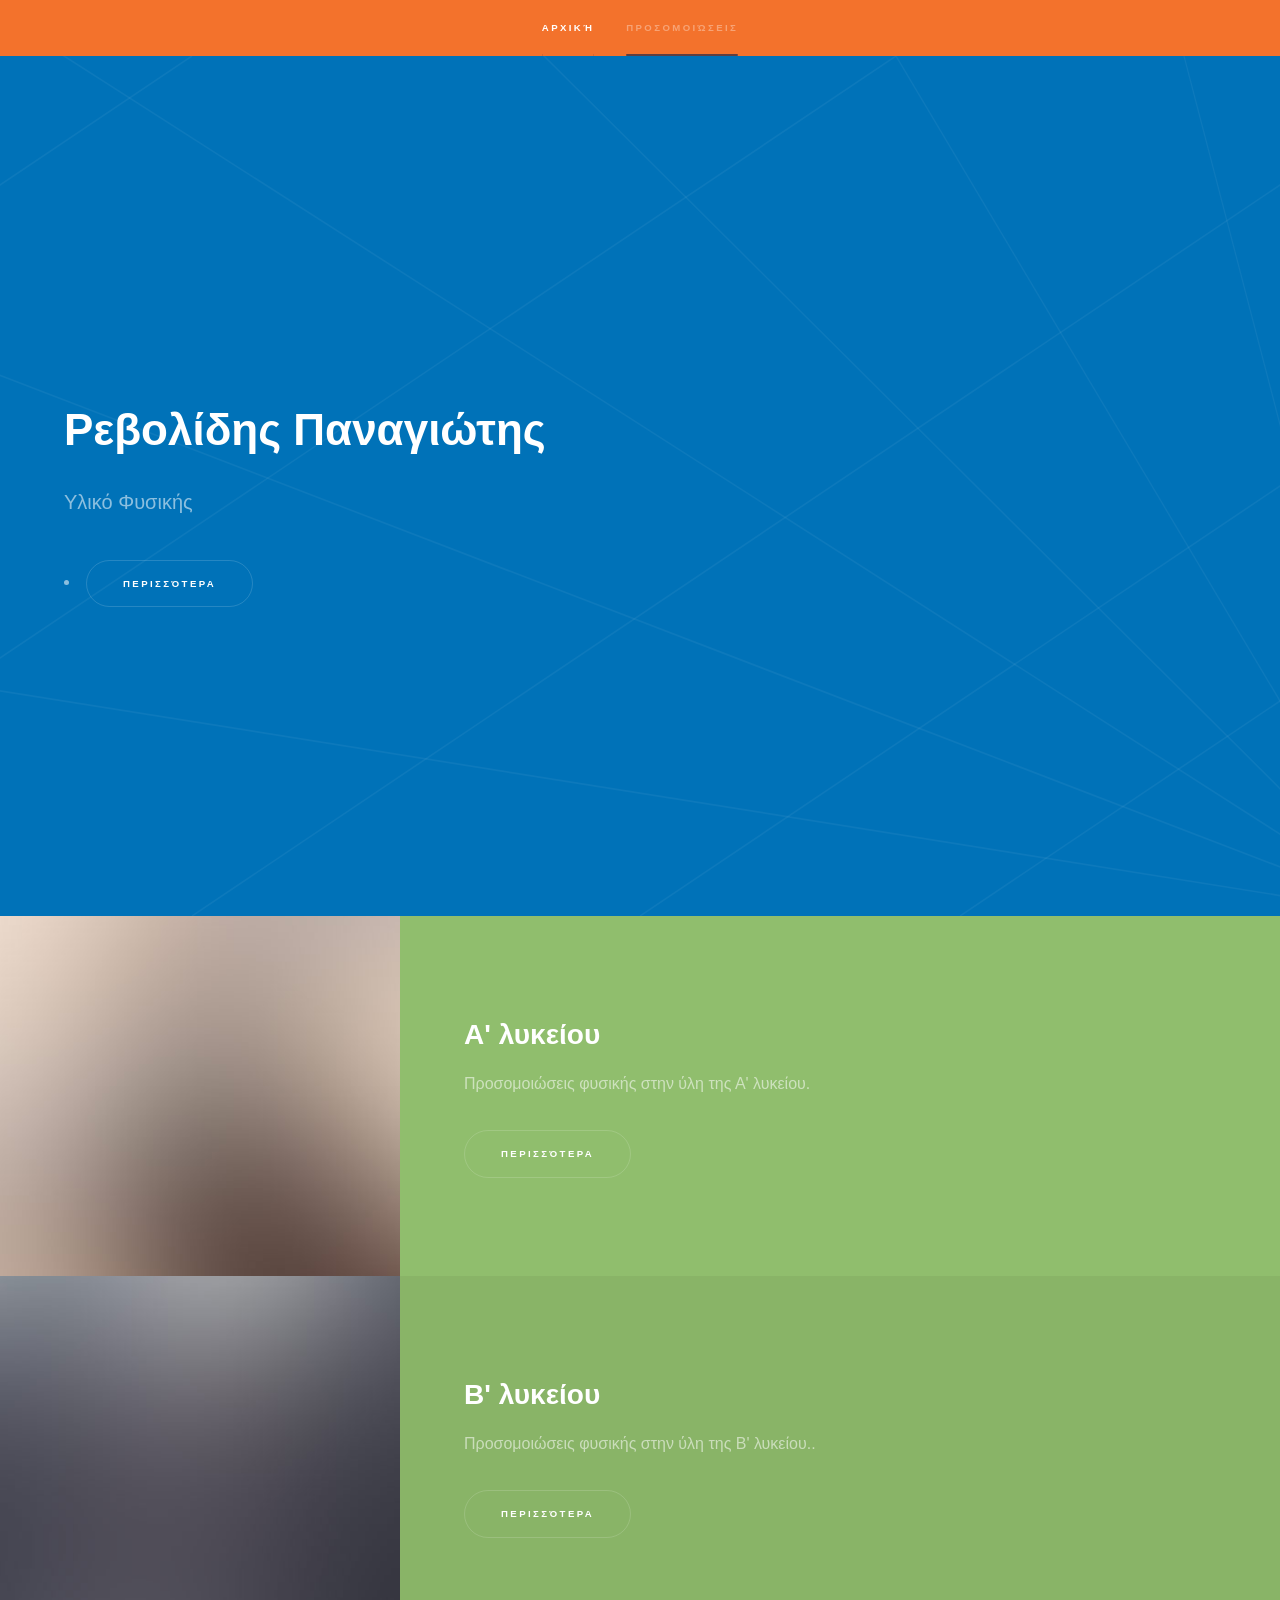
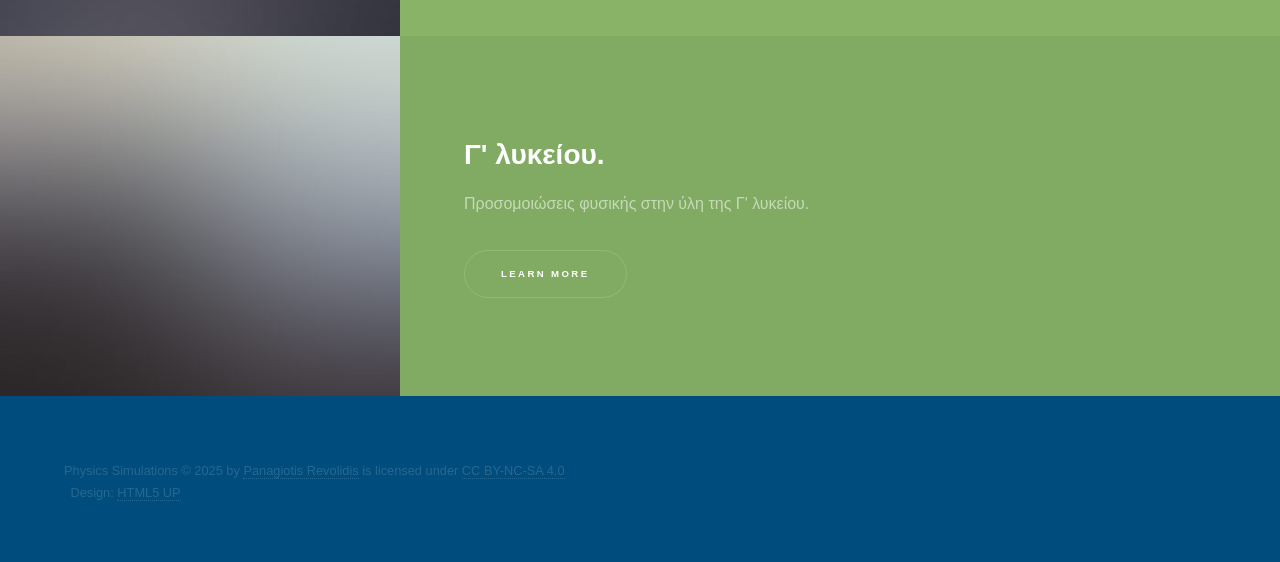
==== index.html @ beae1daf "Update index.html" ====
<!DOCTYPE HTML>
<!--
	Hyperspace by HTML5 UP
	html5up.net | @ajlkn
	Free for personal and commercial use under the CCA 3.0 license (html5up.net/license)
-->
<html>
	<head>
		<title>Ρεβολίδης Παναγιώτης</title>
		<meta charset="utf-8" />
		<meta name="viewport" content="width=device-width, initial-scale=1, user-scalable=no" />
		<link rel="stylesheet" href="assets/css/main.css" />
		<noscript><link rel="stylesheet" href="assets/css/noscript.css" /></noscript>
	</head>
	<body class="is-preload">

		<!-- Sidebar -->
			<section id="sidebar">
				<div class="inner">
					<nav>
						<ul>
							<li><a href="#intro">Αρχική</a></li>
							<li><a href="#one">Προσομοιώσεις</a></li>
							<!--<li><a href="#two">What we do</a></li>
							<li><a href="#three">Get in touch</a></li>!-->
						</ul>
					</nav>
				</div>
			</section>

		<!-- Wrapper -->
			<div id="wrapper">

				<!-- Intro -->
					<section id="intro" class="wrapper style1 fullscreen fade-up">
						<div class="inner">
							<h1>Ρεβολίδης Παναγιώτης</h1>
							<p>Υλικό Φυσικής</p>
								<li><a href="#one" class="button scrolly">Περισσότερα</a></li>
							</ul>
						</div>
					</section>

				<!-- One -->
					<section id="one" class="wrapper style2 spotlights">
						<section>
							<a href="#" class="image"><img src="images/pic01.jpg" alt="" data-position="center center" /></a>
							<div class="content">
								<div class="inner">
									<h2>Α' λυκείου</h2>
									<p>Προσομοιώσεις φυσικής στην ύλη της Α' λυκείου.</p>
									<ul class="actions">
										<li><a href="genericA.html" class="button">Περισσότερα</a></li>
									</ul>
								</div>
							</div>
						</section>
						<section>
							<a href="#" class="image"><img src="images/pic02.jpg" alt="" data-position="top center" /></a>
							<div class="content">
								<div class="inner">
									<h2>Β' λυκείου</h2>
									<p>Προσομοιώσεις φυσικής στην ύλη της Β' λυκείου..</p>
									<ul class="actions">
										<li><a href="genericB.html" class="button">Περισσότερα</a></li>
									</ul>
								</div>
							</div>
						</section>
						<section>
							<a href="#" class="image"><img src="images/pic03.jpg" alt="" data-position="25% 25%" /></a>
							<div class="content">
								<div class="inner">
									<h2>Γ' λυκείου.</h2>
									<p>Προσομοιώσεις φυσικής στην ύλη της Γ' λυκείου.</p>
									<ul class="actions">
										<li><a href="generic.html" class="button">Learn more</a></li>
									</ul>
								</div>
							</div>
						</section>
					</section>

				
		

		<!-- Footer -->
			<footer id="footer" class="wrapper style1-alt">
				<div class="inner">
					<ul class="menu">
						<li<a href="https://github.com/Revolidis/Revolidis.github.io">Physics Simulations</a> © 2025 by <a href="https://example.com">Panagiotis Revolidis</a> is licensed under <a href="https://creativecommons.org/licenses/by-nc-sa/4.0/">CC BY-NC-SA 4.0</a><img src="https://mirrors.creativecommons.org/presskit/icons/cc.svg" alt="" style="max-width: 1em;max-height:1em;margin-left: .2em;"><img src="https://mirrors.creativecommons.org/presskit/icons/by.svg" alt="" style="max-width: 1em;max-height:1em;margin-left: .2em;"><img src="https://mirrors.creativecommons.org/presskit/icons/nc.svg" alt="" style="max-width: 1em;max-height:1em;margin-left: .2em;"><img src="https://mirrors.creativecommons.org/presskit/icons/sa.svg" alt="" style="max-width: 1em;max-height:1em;margin-left: .2em;"></li><li>Design: <a href="http://html5up.net">HTML5 UP</a></li>
					</ul>
				</div>
			</footer>

		<!-- Scripts -->
			<script src="assets/js/jquery.min.js"></script>
			<script src="assets/js/jquery.scrollex.min.js"></script>
			<script src="assets/js/jquery.scrolly.min.js"></script>
			<script src="assets/js/browser.min.js"></script>
			<script src="assets/js/breakpoints.min.js"></script>
			<script src="assets/js/util.js"></script>
			<script src="assets/js/main.js"></script>

	</body>
</html>
---- assets/css/main.css ----
@import url(fontawesome-all.min.css);

/*
	Hyperspace by HTML5 UP
	html5up.net | @ajlkn
	Free for personal and commercial use under the CCA 3.0 license (html5up.net/license)
*/

html, body, div, span, applet, object,
iframe, h1, h2, h3, h4, h5, h6, p, blockquote,
pre, a, abbr, acronym, address, big, cite,
code, del, dfn, em, img, ins, kbd, q, s, samp,
small, strike, strong, sub, sup, tt, var, b,
u, i, center, dl, dt, dd, ol, ul, li, fieldset,
form, label, legend, table, caption, tbody,
tfoot, thead, tr, th, td, article, aside,
canvas, details, embed, figure, figcaption,
footer, header, hgroup, menu, nav, output, ruby,
section, summary, time, mark, audio, video {
	margin: 0;
	padding: 0;
	border: 0;
	font-size: 100%;
	font: inherit;
	vertical-align: baseline;}

article, aside, details, figcaption, figure,
footer, header, hgroup, menu, nav, section {
	display: block;}

body {
	line-height: 1;
}

ol, ul {
	list-style: none;
}

blockquote, q {
	quotes: none;
}

	blockquote:before, blockquote:after, q:before, q:after {
		content: '';
		content: none;
	}

table {
	border-collapse: collapse;
	border-spacing: 0;
}

body {
	-webkit-text-size-adjust: none;
}

mark {
	background-color: transparent;
	color: inherit;
}

input::-moz-focus-inner {
	border: 0;
	padding: 0;
}

input, select, textarea {
	-moz-appearance: none;
	-webkit-appearance: none;
	-ms-appearance: none;
	appearance: none;
}

/* Basic */

	@-ms-viewport {
		width: device-width;
	}

	body {
		-ms-overflow-style: scrollbar;
	}

	@media screen and (max-width: 480px) {

		html, body {
			min-width: 320px;
		}

	}

	html {
		box-sizing: border-box;
	}

	*, *:before, *:after {
		box-sizing: inherit;
	}

	body {
		background: #f3722c;
	}

		body.is-preload *, body.is-preload *:before, body.is-preload *:after {
			-moz-animation: none !important;
			-webkit-animation: none !important;
			-ms-animation: none !important;
			animation: none !important;
			-moz-transition: none !important;
			-webkit-transition: none !important;
			-ms-transition: none !important;
			transition: none !important;
		}

/* Type */

	body, input, select, textarea {
		color: rgba(255, 255, 255, 0.55);
		font-family: Arial, Helvetica, sans-serif;
		font-size: 16.5pt;
		font-weight: normal;
		line-height: 1.75;
	}

		@media screen and (max-width: 1680px) {

			body, input, select, textarea {
				font-size: 13pt;
			}

		}

		@media screen and (max-width: 1280px) {

			body, input, select, textarea {
				font-size: 12pt;
			}

		}

		@media screen and (max-width: 360px) {

			body, input, select, textarea {
				font-size: 11pt;
			}

		}

	a {
		-moz-transition: color 0.2s ease, border-bottom-color 0.2s ease;
		-webkit-transition: color 0.2s ease, border-bottom-color 0.2s ease;
		-ms-transition: color 0.2s ease, border-bottom-color 0.2s ease;
		transition: color 0.2s ease, border-bottom-color 0.2s ease;
		border-bottom: dotted 1px rgba(255, 255, 255, 0.35);
		color: inherit;
		text-decoration: none;
	}

		a:hover {
			border-bottom-color: transparent;
			color: #ffffff;
		}

	strong, b {
		color: #ffffff;
		font-weight: bold;
	}

	em, i {
		font-style: italic;
	}

	p {
		margin: 0 0 2em 0;
	}

	h1, h2, h3, h4, h5, h6 {
		color: #ffffff;
		font-weight: bold;
		line-height: 1.5;
		margin: 0 0 0.5em 0;
	}

		h1 a, h2 a, h3 a, h4 a, h5 a, h6 a {
			color: inherit;
			text-decoration: none;
		}

	h1 {
		font-size: 2.75em;
	}

		h1.major {
			margin: 0 0 1.3em 0;
			position: relative;
			padding-bottom: 0.35em;
		}

			h1.major:after {
				background-image: -moz-linear-gradient(to right, #0072b8, #f3722c);
				background-image: -webkit-linear-gradient(to right, #0072b8, #f3722c);
				background-image: -ms-linear-gradient(to right, #0072b8, #f3722c);
				background-image: linear-gradient(to right, #0072b8, #f3722c);
				-moz-transition: max-width 0.2s ease;
				-webkit-transition: max-width 0.2s ease;
				-ms-transition: max-width 0.2s ease;
				transition: max-width 0.2s ease;
				border-radius: 0.2em;
				bottom: 0;
				content: '';
				height: 0.05em;
				position: absolute;
				right: 0;
				width: 100%;
			}

	h2 {
		font-size: 1.75em;
	}

	h3 {
		font-size: 1.1em;
	}

	h4 {
		font-size: 1em;
	}

	h5 {
		font-size: 0.8em;
	}

	h6 {
		font-size: 0.6em;
	}

	@media screen and (max-width: 736px) {

		h1 {
			font-size: 2em;
		}

		h2 {
			font-size: 1.25em;
		}

		h3 {
			font-size: 1em;
		}

		h4 {
			font-size: 0.8em;
		}

		h5 {
			font-size: 0.6em;
		}

		h6 {
			font-size: 0.6em;
		}

	}

	sub {
		font-size: 0.8em;
		position: relative;
		top: 0.5em;
	}

	sup {
		font-size: 0.8em;
		position: relative;
		top: -0.5em;
	}

	blockquote {
		border-left: solid 4px rgba(255, 255, 255, 0.15);
		font-style: italic;
		margin: 0 0 2em 0;
		padding: 0.5em 0 0.5em 2em;
	}

	code {
		background: rgba(255, 255, 255, 0.05);
		border-radius: 0.25em;
		border: solid 1px rgba(255, 255, 255, 0.15);
		font-family: "Courier New", monospace;
		font-size: 0.9em;
		margin: 0 0.25em;
		padding: 0.25em 0.65em;
	}

	pre {
		-webkit-overflow-scrolling: touch;
		font-family: "Courier New", monospace;
		font-size: 0.9em;
		margin: 0 0 2em 0;
	}

		pre code {
			display: block;
			line-height: 1.75em;
			padding: 1em 1.5em;
			overflow-x: auto;
		}

	hr {
		border: 0;
		border-bottom: solid 1px rgba(255, 255, 255, 0.15);
		margin: 2em 0;
	}

		hr.major {
			margin: 3em 0;
		}

	.align-left {
		text-align: left;
	}

	.align-center {
		text-align: center;
	}

	.align-right {
		text-align: right;
	}

/* Row */

	.row {
		display: flex;
		flex-wrap: wrap;
		box-sizing: border-box;
		align-items: stretch;
	}

		.row > * {
			box-sizing: border-box;
		}

		.row.gtr-uniform > * > :last-child {
			margin-bottom: 0;
		}

		.row.aln-left {
			justify-content: flex-start;
		}

		.row.aln-center {
			justify-content: center;
		}

		.row.aln-right {
			justify-content: flex-end;
		}

		.row.aln-top {
			align-items: flex-start;
		}

		.row.aln-middle {
			align-items: center;
		}

		.row.aln-bottom {
			align-items: flex-end;
		}

		.row > .imp {
			order: -1;
		}

		.row > .col-1 {
			width: 8.33333%;
		}

		.row > .off-1 {
			margin-left: 8.33333%;
		}

		.row > .col-2 {
			width: 16.66667%;
		}

		.row > .off-2 {
			margin-left: 16.66667%;
		}

		.row > .col-3 {
			width: 25%;
		}

		.row > .off-3 {
			margin-left: 25%;
		}

		.row > .col-4 {
			width: 33.33333%;
		}

		.row > .off-4 {
			margin-left: 33.33333%;
		}

		.row > .col-5 {
			width: 41.66667%;
		}

		.row > .off-5 {
			margin-left: 41.66667%;
		}

		.row > .col-6 {
			width: 50%;
		}

		.row > .off-6 {
			margin-left: 50%;
		}

		.row > .col-7 {
			width: 58.33333%;
		}

		.row > .off-7 {
			margin-left: 58.33333%;
		}

		.row > .col-8 {
			width: 66.66667%;
		}

		.row > .off-8 {
			margin-left: 66.66667%;
		}

		.row > .col-9 {
			width: 75%;
		}

		.row > .off-9 {
			margin-left: 75%;
		}

		.row > .col-10 {
			width: 83.33333%;
		}

		.row > .off-10 {
			margin-left: 83.33333%;
		}

		.row > .col-11 {
			width: 91.66667%;
		}

		.row > .off-11 {
			margin-left: 91.66667%;
		}

		.row > .col-12 {
			width: 100%;
		}

		.row > .off-12 {
			margin-left: 100%;
		}

		.row.gtr-0 {
			margin-top: 0;
			margin-left: 0em;
		}

			.row.gtr-0 > * {
				padding: 0 0 0 0em;
			}

			.row.gtr-0.gtr-uniform {
				margin-top: 0em;
			}

				.row.gtr-0.gtr-uniform > * {
					padding-top: 0em;
				}

		.row.gtr-25 {
			margin-top: 0;
			margin-left: -0.375em;
		}

			.row.gtr-25 > * {
				padding: 0 0 0 0.375em;
			}

			.row.gtr-25.gtr-uniform {
				margin-top: -0.375em;
			}

				.row.gtr-25.gtr-uniform > * {
					padding-top: 0.375em;
				}

		.row.gtr-50 {
			margin-top: 0;
			margin-left: -0.75em;
		}

			.row.gtr-50 > * {
				padding: 0 0 0 0.75em;
			}

			.row.gtr-50.gtr-uniform {
				margin-top: -0.75em;
			}

				.row.gtr-50.gtr-uniform > * {
					padding-top: 0.75em;
				}

		.row {
			margin-top: 0;
			margin-left: -1.5em;
		}

			.row > * {
				padding: 0 0 0 1.5em;
			}

			.row.gtr-uniform {
				margin-top: -1.5em;
			}

				.row.gtr-uniform > * {
					padding-top: 1.5em;
				}

		.row.gtr-150 {
			margin-top: 0;
			margin-left: -2.25em;
		}

			.row.gtr-150 > * {
				padding: 0 0 0 2.25em;
			}

			.row.gtr-150.gtr-uniform {
				margin-top: -2.25em;
			}

				.row.gtr-150.gtr-uniform > * {
					padding-top: 2.25em;
				}

		.row.gtr-200 {
			margin-top: 0;
			margin-left: -3em;
		}

			.row.gtr-200 > * {
				padding: 0 0 0 3em;
			}

			.row.gtr-200.gtr-uniform {
				margin-top: -3em;
			}

				.row.gtr-200.gtr-uniform > * {
					padding-top: 3em;
				}

		@media screen and (max-width: 1680px) {

			.row {
				display: flex;
				flex-wrap: wrap;
				box-sizing: border-box;
				align-items: stretch;
			}

				.row > * {
					box-sizing: border-box;
				}

				.row.gtr-uniform > * > :last-child {
					margin-bottom: 0;
				}

				.row.aln-left {
					justify-content: flex-start;
				}

				.row.aln-center {
					justify-content: center;
				}

				.row.aln-right {
					justify-content: flex-end;
				}

				.row.aln-top {
					align-items: flex-start;
				}

				.row.aln-middle {
					align-items: center;
				}

				.row.aln-bottom {
					align-items: flex-end;
				}

				.row > .imp-xlarge {
					order: -1;
				}

				.row > .col-1-xlarge {
					width: 8.33333%;
				}

				.row > .off-1-xlarge {
					margin-left: 8.33333%;
				}

				.row > .col-2-xlarge {
					width: 16.66667%;
				}

				.row > .off-2-xlarge {
					margin-left: 16.66667%;
				}

				.row > .col-3-xlarge {
					width: 25%;
				}

				.row > .off-3-xlarge {
					margin-left: 25%;
				}

				.row > .col-4-xlarge {
					width: 33.33333%;
				}

				.row > .off-4-xlarge {
					margin-left: 33.33333%;
				}

				.row > .col-5-xlarge {
					width: 41.66667%;
				}

				.row > .off-5-xlarge {
					margin-left: 41.66667%;
				}

				.row > .col-6-xlarge {
					width: 50%;
				}

				.row > .off-6-xlarge {
					margin-left: 50%;
				}

				.row > .col-7-xlarge {
					width: 58.33333%;
				}

				.row > .off-7-xlarge {
					margin-left: 58.33333%;
				}

				.row > .col-8-xlarge {
					width: 66.66667%;
				}

				.row > .off-8-xlarge {
					margin-left: 66.66667%;
				}

				.row > .col-9-xlarge {
					width: 75%;
				}

				.row > .off-9-xlarge {
					margin-left: 75%;
				}

				.row > .col-10-xlarge {
					width: 83.33333%;
				}

				.row > .off-10-xlarge {
					margin-left: 83.33333%;
				}

				.row > .col-11-xlarge {
					width: 91.66667%;
				}

				.row > .off-11-xlarge {
					margin-left: 91.66667%;
				}

				.row > .col-12-xlarge {
					width: 100%;
				}

				.row > .off-12-xlarge {
					margin-left: 100%;
				}

				.row.gtr-0 {
					margin-top: 0;
					margin-left: 0em;
				}

					.row.gtr-0 > * {
						padding: 0 0 0 0em;
					}

					.row.gtr-0.gtr-uniform {
						margin-top: 0em;
					}

						.row.gtr-0.gtr-uniform > * {
							padding-top: 0em;
						}

				.row.gtr-25 {
					margin-top: 0;
					margin-left: -0.375em;
				}

					.row.gtr-25 > * {
						padding: 0 0 0 0.375em;
					}

					.row.gtr-25.gtr-uniform {
						margin-top: -0.375em;
					}

						.row.gtr-25.gtr-uniform > * {
							padding-top: 0.375em;
						}

				.row.gtr-50 {
					margin-top: 0;
					margin-left: -0.75em;
				}

					.row.gtr-50 > * {
						padding: 0 0 0 0.75em;
					}

					.row.gtr-50.gtr-uniform {
						margin-top: -0.75em;
					}

						.row.gtr-50.gtr-uniform > * {
							padding-top: 0.75em;
						}

				.row {
					margin-top: 0;
					margin-left: -1.5em;
				}

					.row > * {
						padding: 0 0 0 1.5em;
					}

					.row.gtr-uniform {
						margin-top: -1.5em;
					}

						.row.gtr-uniform > * {
							padding-top: 1.5em;
						}

				.row.gtr-150 {
					margin-top: 0;
					margin-left: -2.25em;
				}

					.row.gtr-150 > * {
						padding: 0 0 0 2.25em;
					}

					.row.gtr-150.gtr-uniform {
						margin-top: -2.25em;
					}

						.row.gtr-150.gtr-uniform > * {
							padding-top: 2.25em;
						}

				.row.gtr-200 {
					margin-top: 0;
					margin-left: -3em;
				}

					.row.gtr-200 > * {
						padding: 0 0 0 3em;
					}

					.row.gtr-200.gtr-uniform {
						margin-top: -3em;
					}

						.row.gtr-200.gtr-uniform > * {
							padding-top: 3em;
						}

		}

		@media screen and (max-width: 1280px) {

			.row {
				display: flex;
				flex-wrap: wrap;
				box-sizing: border-box;
				align-items: stretch;
			}

				.row > * {
					box-sizing: border-box;
				}

				.row.gtr-uniform > * > :last-child {
					margin-bottom: 0;
				}

				.row.aln-left {
					justify-content: flex-start;
				}

				.row.aln-center {
					justify-content: center;
				}

				.row.aln-right {
					justify-content: flex-end;
				}

				.row.aln-top {
					align-items: flex-start;
				}

				.row.aln-middle {
					align-items: center;
				}

				.row.aln-bottom {
					align-items: flex-end;
				}

				.row > .imp-large {
					order: -1;
				}

				.row > .col-1-large {
					width: 8.33333%;
				}

				.row > .off-1-large {
					margin-left: 8.33333%;
				}

				.row > .col-2-large {
					width: 16.66667%;
				}

				.row > .off-2-large {
					margin-left: 16.66667%;
				}

				.row > .col-3-large {
					width: 25%;
				}

				.row > .off-3-large {
					margin-left: 25%;
				}

				.row > .col-4-large {
					width: 33.33333%;
				}

				.row > .off-4-large {
					margin-left: 33.33333%;
				}

				.row > .col-5-large {
					width: 41.66667%;
				}

				.row > .off-5-large {
					margin-left: 41.66667%;
				}

				.row > .col-6-large {
					width: 50%;
				}

				.row > .off-6-large {
					margin-left: 50%;
				}

				.row > .col-7-large {
					width: 58.33333%;
				}

				.row > .off-7-large {
					margin-left: 58.33333%;
				}

				.row > .col-8-large {
					width: 66.66667%;
				}

				.row > .off-8-large {
					margin-left: 66.66667%;
				}

				.row > .col-9-large {
					width: 75%;
				}

				.row > .off-9-large {
					margin-left: 75%;
				}

				.row > .col-10-large {
					width: 83.33333%;
				}

				.row > .off-10-large {
					margin-left: 83.33333%;
				}

				.row > .col-11-large {
					width: 91.66667%;
				}

				.row > .off-11-large {
					margin-left: 91.66667%;
				}

				.row > .col-12-large {
					width: 100%;
				}

				.row > .off-12-large {
					margin-left: 100%;
				}

				.row.gtr-0 {
					margin-top: 0;
					margin-left: 0em;
				}

					.row.gtr-0 > * {
						padding: 0 0 0 0em;
					}

					.row.gtr-0.gtr-uniform {
						margin-top: 0em;
					}

						.row.gtr-0.gtr-uniform > * {
							padding-top: 0em;
						}

				.row.gtr-25 {
					margin-top: 0;
					margin-left: -0.375em;
				}

					.row.gtr-25 > * {
						padding: 0 0 0 0.375em;
					}

					.row.gtr-25.gtr-uniform {
						margin-top: -0.375em;
					}

						.row.gtr-25.gtr-uniform > * {
							padding-top: 0.375em;
						}

				.row.gtr-50 {
					margin-top: 0;
					margin-left: -0.75em;
				}

					.row.gtr-50 > * {
						padding: 0 0 0 0.75em;
					}

					.row.gtr-50.gtr-uniform {
						margin-top: -0.75em;
					}

						.row.gtr-50.gtr-uniform > * {
							padding-top: 0.75em;
						}

				.row {
					margin-top: 0;
					margin-left: -1.5em;
				}

					.row > * {
						padding: 0 0 0 1.5em;
					}

					.row.gtr-uniform {
						margin-top: -1.5em;
					}

						.row.gtr-uniform > * {
							padding-top: 1.5em;
						}

				.row.gtr-150 {
					margin-top: 0;
					margin-left: -2.25em;
				}

					.row.gtr-150 > * {
						padding: 0 0 0 2.25em;
					}

					.row.gtr-150.gtr-uniform {
						margin-top: -2.25em;
					}

						.row.gtr-150.gtr-uniform > * {
							padding-top: 2.25em;
						}

				.row.gtr-200 {
					margin-top: 0;
					margin-left: -3em;
				}

					.row.gtr-200 > * {
						padding: 0 0 0 3em;
					}

					.row.gtr-200.gtr-uniform {
						margin-top: -3em;
					}

						.row.gtr-200.gtr-uniform > * {
							padding-top: 3em;
						}

		}

		@media screen and (max-width: 980px) {

			.row {
				display: flex;
				flex-wrap: wrap;
				box-sizing: border-box;
				align-items: stretch;
			}

				.row > * {
					box-sizing: border-box;
				}

				.row.gtr-uniform > * > :last-child {
					margin-bottom: 0;
				}

				.row.aln-left {
					justify-content: flex-start;
				}

				.row.aln-center {
					justify-content: center;
				}

				.row.aln-right {
					justify-content: flex-end;
				}

				.row.aln-top {
					align-items: flex-start;
				}

				.row.aln-middle {
					align-items: center;
				}

				.row.aln-bottom {
					align-items: flex-end;
				}

				.row > .imp-medium {
					order: -1;
				}

				.row > .col-1-medium {
					width: 8.33333%;
				}

				.row > .off-1-medium {
					margin-left: 8.33333%;
				}

				.row > .col-2-medium {
					width: 16.66667%;
				}

				.row > .off-2-medium {
					margin-left: 16.66667%;
				}

				.row > .col-3-medium {
					width: 25%;
				}

				.row > .off-3-medium {
					margin-left: 25%;
				}

				.row > .col-4-medium {
					width: 33.33333%;
				}

				.row > .off-4-medium {
					margin-left: 33.33333%;
				}

				.row > .col-5-medium {
					width: 41.66667%;
				}

				.row > .off-5-medium {
					margin-left: 41.66667%;
				}

				.row > .col-6-medium {
					width: 50%;
				}

				.row > .off-6-medium {
					margin-left: 50%;
				}

				.row > .col-7-medium {
					width: 58.33333%;
				}

				.row > .off-7-medium {
					margin-left: 58.33333%;
				}

				.row > .col-8-medium {
					width: 66.66667%;
				}

				.row > .off-8-medium {
					margin-left: 66.66667%;
				}

				.row > .col-9-medium {
					width: 75%;
				}

				.row > .off-9-medium {
					margin-left: 75%;
				}

				.row > .col-10-medium {
					width: 83.33333%;
				}

				.row > .off-10-medium {
					margin-left: 83.33333%;
				}

				.row > .col-11-medium {
					width: 91.66667%;
				}

				.row > .off-11-medium {
					margin-left: 91.66667%;
				}

				.row > .col-12-medium {
					width: 100%;
				}

				.row > .off-12-medium {
					margin-left: 100%;
				}

				.row.gtr-0 {
					margin-top: 0;
					margin-left: 0em;
				}

					.row.gtr-0 > * {
						padding: 0 0 0 0em;
					}

					.row.gtr-0.gtr-uniform {
						margin-top: 0em;
					}

						.row.gtr-0.gtr-uniform > * {
							padding-top: 0em;
						}

				.row.gtr-25 {
					margin-top: 0;
					margin-left: -0.375em;
				}

					.row.gtr-25 > * {
						padding: 0 0 0 0.375em;
					}

					.row.gtr-25.gtr-uniform {
						margin-top: -0.375em;
					}

						.row.gtr-25.gtr-uniform > * {
							padding-top: 0.375em;
						}

				.row.gtr-50 {
					margin-top: 0;
					margin-left: -0.75em;
				}

					.row.gtr-50 > * {
						padding: 0 0 0 0.75em;
					}

					.row.gtr-50.gtr-uniform {
						margin-top: -0.75em;
					}

						.row.gtr-50.gtr-uniform > * {
							padding-top: 0.75em;
						}

				.row {
					margin-top: 0;
					margin-left: -1.5em;
				}

					.row > * {
						padding: 0 0 0 1.5em;
					}

					.row.gtr-uniform {
						margin-top: -1.5em;
					}

						.row.gtr-uniform > * {
							padding-top: 1.5em;
						}

				.row.gtr-150 {
					margin-top: 0;
					margin-left: -2.25em;
				}

					.row.gtr-150 > * {
						padding: 0 0 0 2.25em;
					}

					.row.gtr-150.gtr-uniform {
						margin-top: -2.25em;
					}

						.row.gtr-150.gtr-uniform > * {
							padding-top: 2.25em;
						}

				.row.gtr-200 {
					margin-top: 0;
					margin-left: -3em;
				}

					.row.gtr-200 > * {
						padding: 0 0 0 3em;
					}

					.row.gtr-200.gtr-uniform {
						margin-top: -3em;
					}

						.row.gtr-200.gtr-uniform > * {
							padding-top: 3em;
						}

		}

		@media screen and (max-width: 736px) {

			.row {
				display: flex;
				flex-wrap: wrap;
				box-sizing: border-box;
				align-items: stretch;
			}

				.row > * {
					box-sizing: border-box;
				}

				.row.gtr-uniform > * > :last-child {
					margin-bottom: 0;
				}

				.row.aln-left {
					justify-content: flex-start;
				}

				.row.aln-center {
					justify-content: center;
				}

				.row.aln-right {
					justify-content: flex-end;
				}

				.row.aln-top {
					align-items: flex-start;
				}

				.row.aln-middle {
					align-items: center;
				}

				.row.aln-bottom {
					align-items: flex-end;
				}

				.row > .imp-small {
					order: -1;
				}

				.row > .col-1-small {
					width: 8.33333%;
				}

				.row > .off-1-small {
					margin-left: 8.33333%;
				}

				.row > .col-2-small {
					width: 16.66667%;
				}

				.row > .off-2-small {
					margin-left: 16.66667%;
				}

				.row > .col-3-small {
					width: 25%;
				}

				.row > .off-3-small {
					margin-left: 25%;
				}

				.row > .col-4-small {
					width: 33.33333%;
				}

				.row > .off-4-small {
					margin-left: 33.33333%;
				}

				.row > .col-5-small {
					width: 41.66667%;
				}

				.row > .off-5-small {
					margin-left: 41.66667%;
				}

				.row > .col-6-small {
					width: 50%;
				}

				.row > .off-6-small {
					margin-left: 50%;
				}

				.row > .col-7-small {
					width: 58.33333%;
				}

				.row > .off-7-small {
					margin-left: 58.33333%;
				}

				.row > .col-8-small {
					width: 66.66667%;
				}

				.row > .off-8-small {
					margin-left: 66.66667%;
				}

				.row > .col-9-small {
					width: 75%;
				}

				.row > .off-9-small {
					margin-left: 75%;
				}

				.row > .col-10-small {
					width: 83.33333%;
				}

				.row > .off-10-small {
					margin-left: 83.33333%;
				}

				.row > .col-11-small {
					width: 91.66667%;
				}

				.row > .off-11-small {
					margin-left: 91.66667%;
				}

				.row > .col-12-small {
					width: 100%;
				}

				.row > .off-12-small {
					margin-left: 100%;
				}

				.row.gtr-0 {
					margin-top: 0;
					margin-left: 0em;
				}

					.row.gtr-0 > * {
						padding: 0 0 0 0em;
					}

					.row.gtr-0.gtr-uniform {
						margin-top: 0em;
					}

						.row.gtr-0.gtr-uniform > * {
							padding-top: 0em;
						}

				.row.gtr-25 {
					margin-top: 0;
					margin-left: -0.375em;
				}

					.row.gtr-25 > * {
						padding: 0 0 0 0.375em;
					}

					.row.gtr-25.gtr-uniform {
						margin-top: -0.375em;
					}

						.row.gtr-25.gtr-uniform > * {
							padding-top: 0.375em;
						}

				.row.gtr-50 {
					margin-top: 0;
					margin-left: -0.75em;
				}

					.row.gtr-50 > * {
						padding: 0 0 0 0.75em;
					}

					.row.gtr-50.gtr-uniform {
						margin-top: -0.75em;
					}

						.row.gtr-50.gtr-uniform > * {
							padding-top: 0.75em;
						}

				.row {
					margin-top: 0;
					margin-left: -1.5em;
				}

					.row > * {
						padding: 0 0 0 1.5em;
					}

					.row.gtr-uniform {
						margin-top: -1.5em;
					}

						.row.gtr-uniform > * {
							padding-top: 1.5em;
						}

				.row.gtr-150 {
					margin-top: 0;
					margin-left: -2.25em;
				}

					.row.gtr-150 > * {
						padding: 0 0 0 2.25em;
					}

					.row.gtr-150.gtr-uniform {
						margin-top: -2.25em;
					}

						.row.gtr-150.gtr-uniform > * {
							padding-top: 2.25em;
						}

				.row.gtr-200 {
					margin-top: 0;
					margin-left: -3em;
				}

					.row.gtr-200 > * {
						padding: 0 0 0 3em;
					}

					.row.gtr-200.gtr-uniform {
						margin-top: -3em;
					}

						.row.gtr-200.gtr-uniform > * {
							padding-top: 3em;
						}

		}

		@media screen and (max-width: 480px) {

			.row {
				display: flex;
				flex-wrap: wrap;
				box-sizing: border-box;
				align-items: stretch;
			}

				.row > * {
					box-sizing: border-box;
				}

				.row.gtr-uniform > * > :last-child {
					margin-bottom: 0;
				}

				.row.aln-left {
					justify-content: flex-start;
				}

				.row.aln-center {
					justify-content: center;
				}

				.row.aln-right {
					justify-content: flex-end;
				}

				.row.aln-top {
					align-items: flex-start;
				}

				.row.aln-middle {
					align-items: center;
				}

				.row.aln-bottom {
					align-items: flex-end;
				}

				.row > .imp-xsmall {
					order: -1;
				}

				.row > .col-1-xsmall {
					width: 8.33333%;
				}

				.row > .off-1-xsmall {
					margin-left: 8.33333%;
				}

				.row > .col-2-xsmall {
					width: 16.66667%;
				}

				.row > .off-2-xsmall {
					margin-left: 16.66667%;
				}

				.row > .col-3-xsmall {
					width: 25%;
				}

				.row > .off-3-xsmall {
					margin-left: 25%;
				}

				.row > .col-4-xsmall {
					width: 33.33333%;
				}

				.row > .off-4-xsmall {
					margin-left: 33.33333%;
				}

				.row > .col-5-xsmall {
					width: 41.66667%;
				}

				.row > .off-5-xsmall {
					margin-left: 41.66667%;
				}

				.row > .col-6-xsmall {
					width: 50%;
				}

				.row > .off-6-xsmall {
					margin-left: 50%;
				}

				.row > .col-7-xsmall {
					width: 58.33333%;
				}

				.row > .off-7-xsmall {
					margin-left: 58.33333%;
				}

				.row > .col-8-xsmall {
					width: 66.66667%;
				}

				.row > .off-8-xsmall {
					margin-left: 66.66667%;
				}

				.row > .col-9-xsmall {
					width: 75%;
				}

				.row > .off-9-xsmall {
					margin-left: 75%;
				}

				.row > .col-10-xsmall {
					width: 83.33333%;
				}

				.row > .off-10-xsmall {
					margin-left: 83.33333%;
				}

				.row > .col-11-xsmall {
					width: 91.66667%;
				}

				.row > .off-11-xsmall {
					margin-left: 91.66667%;
				}

				.row > .col-12-xsmall {
					width: 100%;
				}

				.row > .off-12-xsmall {
					margin-left: 100%;
				}

				.row.gtr-0 {
					margin-top: 0;
					margin-left: 0em;
				}

					.row.gtr-0 > * {
						padding: 0 0 0 0em;
					}

					.row.gtr-0.gtr-uniform {
						margin-top: 0em;
					}

						.row.gtr-0.gtr-uniform > * {
							padding-top: 0em;
						}

				.row.gtr-25 {
					margin-top: 0;
					margin-left: -0.375em;
				}

					.row.gtr-25 > * {
						padding: 0 0 0 0.375em;
					}

					.row.gtr-25.gtr-uniform {
						margin-top: -0.375em;
					}

						.row.gtr-25.gtr-uniform > * {
							padding-top: 0.375em;
						}

				.row.gtr-50 {
					margin-top: 0;
					margin-left: -0.75em;
				}

					.row.gtr-50 > * {
						padding: 0 0 0 0.75em;
					}

					.row.gtr-50.gtr-uniform {
						margin-top: -0.75em;
					}

						.row.gtr-50.gtr-uniform > * {
							padding-top: 0.75em;
						}

				.row {
					margin-top: 0;
					margin-left: -1.5em;
				}

					.row > * {
						padding: 0 0 0 1.5em;
					}

					.row.gtr-uniform {
						margin-top: -1.5em;
					}

						.row.gtr-uniform > * {
							padding-top: 1.5em;
						}

				.row.gtr-150 {
					margin-top: 0;
					margin-left: -2.25em;
				}

					.row.gtr-150 > * {
						padding: 0 0 0 2.25em;
					}

					.row.gtr-150.gtr-uniform {
						margin-top: -2.25em;
					}

						.row.gtr-150.gtr-uniform > * {
							padding-top: 2.25em;
						}

				.row.gtr-200 {
					margin-top: 0;
					margin-left: -3em;
				}

					.row.gtr-200 > * {
						padding: 0 0 0 3em;
					}

					.row.gtr-200.gtr-uniform {
						margin-top: -3em;
					}

						.row.gtr-200.gtr-uniform > * {
							padding-top: 3em;
						}

		}

/* Box */

	.box {
		border-radius: 0.25em;
		border: solid 1px rgba(255, 255, 255, 0.15);
		margin-bottom: 2em;
		padding: 1.5em;
	}

		.box > :last-child,
		.box > :last-child > :last-child,
		.box > :last-child > :last-child > :last-child {
			margin-bottom: 0;
		}

		.box.alt {
			border: 0;
			border-radius: 0;
			padding: 0;
		}

/* Button */

	input[type="submit"],
	input[type="reset"],
	input[type="button"],
	button,
	.button {
		-moz-appearance: none;
		-webkit-appearance: none;
		-ms-appearance: none;
		appearance: none;
		-moz-transition: border-color 0.2s ease;
		-webkit-transition: border-color 0.2s ease;
		-ms-transition: border-color 0.2s ease;
		transition: border-color 0.2s ease;
		background-color: transparent;
		border: solid 1px !important;
		border-color: rgba(255, 255, 255, 0.15) !important;
		border-radius: 3em;
		color: #ffffff !important;
		cursor: pointer;
		display: inline-block;
		font-size: 0.6em;
		font-weight: bold;
		height: calc(4.75em + 2px);
		letter-spacing: 0.25em;
		line-height: 4.75em;
		outline: 0;
		padding: 0 3.75em;
		position: relative;
		text-align: center;
		text-decoration: none;
		text-transform: uppercase;
		white-space: nowrap;
	}

		input[type="submit"]:after,
		input[type="reset"]:after,
		input[type="button"]:after,
		button:after,
		.button:after {
			-moz-transform: scale(0.25);
			-webkit-transform: scale(0.25);
			-ms-transform: scale(0.25);
			transform: scale(0.25);
			pointer-events: none;
			-moz-transition: opacity 0.2s ease, -moz-transform 0.2s ease;
			-webkit-transition: opacity 0.2s ease, -webkit-transform 0.2s ease;
			-ms-transition: opacity 0.2s ease, -ms-transform 0.2s ease;
			transition: opacity 0.2s ease, transform 0.2s ease;
			background: #ffffff;
			border-radius: 3em;
			content: '';
			height: 100%;
			left: 0;
			opacity: 0;
			position: absolute;
			top: 0;
			width: 100%;
		}

		input[type="submit"].icon:before,
		input[type="reset"].icon:before,
		input[type="button"].icon:before,
		button.icon:before,
		.button.icon:before {
			margin-right: 0.75em;
		}

		input[type="submit"].fit,
		input[type="reset"].fit,
		input[type="button"].fit,
		button.fit,
		.button.fit {
			width: 100%;
		}

		input[type="submit"].small,
		input[type="reset"].small,
		input[type="button"].small,
		button.small,
		.button.small {
			font-size: 0.4em;
		}

		input[type="submit"].large,
		input[type="reset"].large,
		input[type="button"].large,
		button.large,
		.button.large {
			font-size: 0.8em;
		}

		input[type="submit"].primary,
		input[type="reset"].primary,
		input[type="button"].primary,
		button.primary,
		.button.primary {
			background-color: #ffffff;
			color: #3c1518 !important;
		}

			input[type="submit"].primary:after,
			input[type="reset"].primary:after,
			input[type="button"].primary:after,
			button.primary:after,
			.button.primary:after {
				display: none;
			}

		input[type="submit"].disabled, input[type="submit"]:disabled,
		input[type="reset"].disabled,
		input[type="reset"]:disabled,
		input[type="button"].disabled,
		input[type="button"]:disabled,
		button.disabled,
		button:disabled,
		.button.disabled,
		.button:disabled {
			cursor: default;
			opacity: 0.5;
			pointer-events: none;
		}

		input[type="submit"]:hover,
		input[type="reset"]:hover,
		input[type="button"]:hover,
		button:hover,
		.button:hover {
			border-color: rgba(255, 255, 255, 0.55) !important;
		}

			input[type="submit"]:hover:after,
			input[type="reset"]:hover:after,
			input[type="button"]:hover:after,
			button:hover:after,
			.button:hover:after {
				opacity: 0.05;
				-moz-transform: scale(1);
				-webkit-transform: scale(1);
				-ms-transform: scale(1);
				transform: scale(1);
			}

			input[type="submit"]:hover:active,
			input[type="reset"]:hover:active,
			input[type="button"]:hover:active,
			button:hover:active,
			.button:hover:active {
				border-color: #ffffff !important;
			}

				input[type="submit"]:hover:active:after,
				input[type="reset"]:hover:active:after,
				input[type="button"]:hover:active:after,
				button:hover:active:after,
				.button:hover:active:after {
					opacity: 0.1;
				}

/* Features */

	.features {
		display: -moz-flex;
		display: -webkit-flex;
		display: -ms-flex;
		display: flex;
		-moz-flex-wrap: wrap;
		-webkit-flex-wrap: wrap;
		-ms-flex-wrap: wrap;
		flex-wrap: wrap;
		border-radius: 0.25em;
		border: solid 1px rgba(255, 255, 255, 0.15);
		background: rgba(255, 255, 255, 0.05);
		margin: 0 0 2em 0;
	}

		.features section {
			padding: 3.5em 3em 1em 7em ;
			width: 50%;
			border-top: solid 1px rgba(255, 255, 255, 0.15);
			position: relative;
		}

			.features section:nth-child(-n + 2) {
				border-top-width: 0;
			}

			.features section:nth-child(2n) {
				border-left: solid 1px rgba(255, 255, 255, 0.15);
			}

			.features section .icon {
				-moz-transition: opacity 0.5s ease, -moz-transform 0.5s ease;
				-webkit-transition: opacity 0.5s ease, -webkit-transform 0.5s ease;
				-ms-transition: opacity 0.5s ease, -ms-transform 0.5s ease;
				transition: opacity 0.5s ease, transform 0.5s ease;
				-moz-transition-delay: 1s;
				-webkit-transition-delay: 1s;
				-ms-transition-delay: 1s;
				transition-delay: 1s;
				-moz-transform: scale(1);
				-webkit-transform: scale(1);
				-ms-transform: scale(1);
				transform: scale(1);
				position: absolute;
				left: 3em;
				top: 3em;
				opacity: 1;
			}

			.features section:nth-child(1) .icon {
				-moz-transition-delay: 0.15s;
				-webkit-transition-delay: 0.15s;
				-ms-transition-delay: 0.15s;
				transition-delay: 0.15s;
			}

			.features section:nth-child(2) .icon {
				-moz-transition-delay: 0.3s;
				-webkit-transition-delay: 0.3s;
				-ms-transition-delay: 0.3s;
				transition-delay: 0.3s;
			}

			.features section:nth-child(3) .icon {
				-moz-transition-delay: 0.45s;
				-webkit-transition-delay: 0.45s;
				-ms-transition-delay: 0.45s;
				transition-delay: 0.45s;
			}

			.features section:nth-child(4) .icon {
				-moz-transition-delay: 0.6s;
				-webkit-transition-delay: 0.6s;
				-ms-transition-delay: 0.6s;
				transition-delay: 0.6s;
			}

			.features section:nth-child(5) .icon {
				-moz-transition-delay: 0.75s;
				-webkit-transition-delay: 0.75s;
				-ms-transition-delay: 0.75s;
				transition-delay: 0.75s;
			}

			.features section:nth-child(6) .icon {
				-moz-transition-delay: 0.9s;
				-webkit-transition-delay: 0.9s;
				-ms-transition-delay: 0.9s;
				transition-delay: 0.9s;
			}

			.features section:nth-child(7) .icon {
				-moz-transition-delay: 1.05s;
				-webkit-transition-delay: 1.05s;
				-ms-transition-delay: 1.05s;
				transition-delay: 1.05s;
			}

			.features section:nth-child(8) .icon {
				-moz-transition-delay: 1.2s;
				-webkit-transition-delay: 1.2s;
				-ms-transition-delay: 1.2s;
				transition-delay: 1.2s;
			}

			.features section:nth-child(9) .icon {
				-moz-transition-delay: 1.35s;
				-webkit-transition-delay: 1.35s;
				-ms-transition-delay: 1.35s;
				transition-delay: 1.35s;
			}

			.features section:nth-child(10) .icon {
				-moz-transition-delay: 1.5s;
				-webkit-transition-delay: 1.5s;
				-ms-transition-delay: 1.5s;
				transition-delay: 1.5s;
			}

			.features section:nth-child(11) .icon {
				-moz-transition-delay: 1.65s;
				-webkit-transition-delay: 1.65s;
				-ms-transition-delay: 1.65s;
				transition-delay: 1.65s;
			}

			.features section:nth-child(12) .icon {
				-moz-transition-delay: 1.8s;
				-webkit-transition-delay: 1.8s;
				-ms-transition-delay: 1.8s;
				transition-delay: 1.8s;
			}

			.features section:nth-child(13) .icon {
				-moz-transition-delay: 1.95s;
				-webkit-transition-delay: 1.95s;
				-ms-transition-delay: 1.95s;
				transition-delay: 1.95s;
			}

			.features section:nth-child(14) .icon {
				-moz-transition-delay: 2.1s;
				-webkit-transition-delay: 2.1s;
				-ms-transition-delay: 2.1s;
				transition-delay: 2.1s;
			}

			.features section:nth-child(15) .icon {
				-moz-transition-delay: 2.25s;
				-webkit-transition-delay: 2.25s;
				-ms-transition-delay: 2.25s;
				transition-delay: 2.25s;
			}

			.features section:nth-child(16) .icon {
				-moz-transition-delay: 2.4s;
				-webkit-transition-delay: 2.4s;
				-ms-transition-delay: 2.4s;
				transition-delay: 2.4s;
			}

			.features section:nth-child(17) .icon {
				-moz-transition-delay: 2.55s;
				-webkit-transition-delay: 2.55s;
				-ms-transition-delay: 2.55s;
				transition-delay: 2.55s;
			}

			.features section:nth-child(18) .icon {
				-moz-transition-delay: 2.7s;
				-webkit-transition-delay: 2.7s;
				-ms-transition-delay: 2.7s;
				transition-delay: 2.7s;
			}

			.features section:nth-child(19) .icon {
				-moz-transition-delay: 2.85s;
				-webkit-transition-delay: 2.85s;
				-ms-transition-delay: 2.85s;
				transition-delay: 2.85s;
			}

			.features section:nth-child(20) .icon {
				-moz-transition-delay: 3s;
				-webkit-transition-delay: 3s;
				-ms-transition-delay: 3s;
				transition-delay: 3s;
			}

		.features.inactive section .icon {
			-moz-transform: scale(0.5);
			-webkit-transform: scale(0.5);
			-ms-transform: scale(0.5);
			transform: scale(0.5);
			opacity: 0;
		}

		@media screen and (max-width: 980px) {

			.features {
				display: block;
			}

				.features section {
					border-top-width: 1px !important;
					border-left-width: 0 !important;
					width: 100%;
				}

					.features section:first-child {
						border-top-width: 0 !important;
					}

		}

		@media screen and (max-width: 736px) {

			.features section {
				padding: 2.5em 1.5em 0.1em 5.5em ;
			}

				.features section .icon {
					left: 1.5em;
					top: 2em;
				}

		}

		@media screen and (max-width: 480px) {

			.features section {
				padding: 2em 1.5em 0.1em 1.5em ;
			}

				.features section .icon {
					left: 0;
					position: relative;
					top: 0;
				}

		}

/* Form */

	form {
		margin: 0 0 2em 0;
	}

		form > :last-child {
			margin-bottom: 0;
		}

		form > .fields {
			display: -moz-flex;
			display: -webkit-flex;
			display: -ms-flex;
			display: flex;
			-moz-flex-wrap: wrap;
			-webkit-flex-wrap: wrap;
			-ms-flex-wrap: wrap;
			flex-wrap: wrap;
			width: calc(100% + 3em);
			margin: -1.5em 0 2em -1.5em;
		}

			form > .fields > .field {
				-moz-flex-grow: 0;
				-webkit-flex-grow: 0;
				-ms-flex-grow: 0;
				flex-grow: 0;
				-moz-flex-shrink: 0;
				-webkit-flex-shrink: 0;
				-ms-flex-shrink: 0;
				flex-shrink: 0;
				padding: 1.5em 0 0 1.5em;
				width: calc(100% - 1.5em);
			}

				form > .fields > .field.half {
					width: calc(50% - 0.75em);
				}

				form > .fields > .field.third {
					width: calc(100%/3 - 0.5em);
				}

				form > .fields > .field.quarter {
					width: calc(25% - 0.375em);
				}

		@media screen and (max-width: 480px) {

			form > .fields {
				width: calc(100% + 3em);
				margin: -1.5em 0 2em -1.5em;
			}

				form > .fields > .field {
					padding: 1.5em 0 0 1.5em;
					width: calc(100% - 1.5em);
				}

					form > .fields > .field.half {
						width: calc(100% - 1.5em);
					}

					form > .fields > .field.third {
						width: calc(100% - 1.5em);
					}

					form > .fields > .field.quarter {
						width: calc(100% - 1.5em);
					}

		}

	label {
		color: #ffffff;
		font-weight: bold;
		line-height: 1.5;
		margin: 0 0 0.7em 0;
		display: block;
		font-size: 1.1em;
	}

	input[type="text"],
	input[type="password"],
	input[type="email"],
	input[type="tel"],
	select,
	textarea {
		-moz-appearance: none;
		-webkit-appearance: none;
		-ms-appearance: none;
		appearance: none;
		background: rgba(255, 255, 255, 0.05);
		border-radius: 0.25em;
		border: none;
		border: solid 1px rgba(255, 255, 255, 0.15);
		color: inherit;
		display: block;
		outline: 0;
		padding: 0 1em;
		text-decoration: none;
		width: 100%;
	}

		input[type="text"]:invalid,
		input[type="password"]:invalid,
		input[type="email"]:invalid,
		input[type="tel"]:invalid,
		select:invalid,
		textarea:invalid {
			box-shadow: none;
		}

		input[type="text"]:focus,
		input[type="password"]:focus,
		input[type="email"]:focus,
		input[type="tel"]:focus,
		select:focus,
		textarea:focus {
			border-color: #ffffff;
			box-shadow: 0 0 0 1px #ffffff;
		}

	select {
		background-image: url("data:image/svg+xml;charset=utf8,%3Csvg xmlns='http://www.w3.org/2000/svg' width='40' height='40' preserveAspectRatio='none' viewBox='0 0 40 40'%3E%3Cpath d='M9.4,12.3l10.4,10.4l10.4-10.4c0.2-0.2,0.5-0.4,0.9-0.4c0.3,0,0.6,0.1,0.9,0.4l3.3,3.3c0.2,0.2,0.4,0.5,0.4,0.9 c0,0.4-0.1,0.6-0.4,0.9L20.7,31.9c-0.2,0.2-0.5,0.4-0.9,0.4c-0.3,0-0.6-0.1-0.9-0.4L4.3,17.3c-0.2-0.2-0.4-0.5-0.4-0.9 c0-0.4,0.1-0.6,0.4-0.9l3.3-3.3c0.2-0.2,0.5-0.4,0.9-0.4S9.1,12.1,9.4,12.3z' fill='rgba(255, 255, 255, 0.15)' /%3E%3C/svg%3E");
		background-size: 1.25rem;
		background-repeat: no-repeat;
		background-position: calc(100% - 1rem) center;
		height: 2.75em;
		padding-right: 2.75em;
		text-overflow: ellipsis;
	}

		select option {
			color: #ffffff;
			background: #f3722c;
		}

		select:focus::-ms-value {
			background-color: transparent;
		}

		select::-ms-expand {
			display: none;
		}

	input[type="text"],
	input[type="password"],
	input[type="email"],
	select {
		height: 2.75em;
	}

	textarea {
		padding: 0.75em 1em;
	}

		body.is-ie textarea {
			min-height: 10em;
		}

	input[type="checkbox"],
	input[type="radio"] {
		-moz-appearance: none;
		-webkit-appearance: none;
		-ms-appearance: none;
		appearance: none;
		display: block;
		float: left;
		margin-right: -2em;
		opacity: 0;
		width: 1em;
		z-index: -1;
	}

		input[type="checkbox"] + label,
		input[type="radio"] + label {
			text-decoration: none;
			color: rgba(255, 255, 255, 0.55);
			cursor: pointer;
			display: inline-block;
			font-size: 1em;
			font-weight: normal;
			padding-left: 2.4em;
			padding-right: 0.75em;
			position: relative;
		}

			input[type="checkbox"] + label:before,
			input[type="radio"] + label:before {
				-moz-osx-font-smoothing: grayscale;
				-webkit-font-smoothing: antialiased;
				display: inline-block;
				font-style: normal;
				font-variant: normal;
				text-rendering: auto;
				line-height: 1;
				text-transform: none !important;
				font-family: 'Font Awesome 5 Free';
				font-weight: 900;
			}

			input[type="checkbox"] + label:before,
			input[type="radio"] + label:before {
				background: rgba(255, 255, 255, 0.05);
				border-radius: 0.25em;
				border: solid 1px rgba(255, 255, 255, 0.15);
				content: '';
				display: inline-block;
				font-size: 0.8em;
				height: 2.0625em;
				left: 0;
				line-height: 2.0625em;
				position: absolute;
				text-align: center;
				top: 0;
				width: 2.0625em;
			}

		input[type="checkbox"]:checked + label:before,
		input[type="radio"]:checked + label:before {
			background: #ffffff;
			border-color: #ffffff;
			color: #f3722c;
			content: '\f00c';
		}

		input[type="checkbox"]:focus + label:before,
		input[type="radio"]:focus + label:before {
			border-color: #ffffff;
			box-shadow: 0 0 0 1px #ffffff;
		}

	input[type="checkbox"] + label:before {
		border-radius: 0.25em;
	}

	input[type="radio"] + label:before {
		border-radius: 100%;
	}

	::-webkit-input-placeholder {
		color: rgba(255, 255, 255, 0.35) !important;
		opacity: 1.0;
	}

	:-moz-placeholder {
		color: rgba(255, 255, 255, 0.35) !important;
		opacity: 1.0;
	}

	::-moz-placeholder {
		color: rgba(255, 255, 255, 0.35) !important;
		opacity: 1.0;
	}

	:-ms-input-placeholder {
		color: rgba(255, 255, 255, 0.35) !important;
		opacity: 1.0;
	}

/* Icon */

	.icon {
		text-decoration: none;
		border-bottom: none;
		position: relative;
	}

		.icon:before {
			-moz-osx-font-smoothing: grayscale;
			-webkit-font-smoothing: antialiased;
			display: inline-block;
			font-style: normal;
			font-variant: normal;
			text-rendering: auto;
			line-height: 1;
			text-transform: none !important;
			font-family: 'Font Awesome 5 Free';
			font-weight: 400;
		}

		.icon > .label {
			display: none;
		}

		.icon:before {
			line-height: inherit;
		}

		.icon.solid:before {
			font-weight: 900;
		}

		.icon.brands:before {
			font-family: 'Font Awesome 5 Brands';
		}

		.icon.major {
			width: 2.5em;
			height: 2.5em;
			display: block;
			background: #ffffff;
			border-radius: 100%;
			color: #3c1518;
			text-align: center;
			line-height: 2.5em;
			margin: 0 0 1.3em 0;
		}

			.icon.major:before {
				font-size: 1.25em;
			}

				.wrapper.style1 .icon.major:before {
					color: #0072b8;
				}

				.wrapper.style1-alt .icon.major:before {
					color: #004d7d;
				}

				.wrapper.style2 .icon.major:before {
					color: #90be6d;
				}

				.wrapper.style2-alt .icon.major:before {
					color: #034732;
				}

				.wrapper.style3 .icon.major:before {
					color: #f3722c;
				}

				.wrapper.style3-alt .icon.major:before {
					color: #a54d1d;
				}

/* Image */

	.image {
		border-radius: 0.25em;
		border: 0;
		display: inline-block;
		position: relative;
	}

		.image img {
			border-radius: 0.25em;
			display: block;
		}

		.image.left, .image.right {
			max-width: 40%;
		}

			.image.left img, .image.right img {
				width: 100%;
			}

		.image.left {
			float: left;
			margin: 0 1.5em 1em 0;
			top: 0.25em;
		}

		.image.right {
			float: right;
			margin: 0 0 1em 1.5em;
			top: 0.25em;
		}

		.image.fit {
			display: block;
			margin: 0 0 2em 0;
			width: 100%;
		}

			.image.fit img {
				width: 100%;
			}

		.image.main {
			display: block;
			margin: 0 0 3em 0;
			width: 100%;
		}

			.image.main img {
				width: 100%;
			}

/* List */

	ol {
		list-style: decimal;
		margin: 0 0 2em 0;
		padding-left: 1.25em;
	}

		ol li {
			padding-left: 0.25em;
		}

	ul {
		list-style: disc;
		margin: 0 0 2em 0;
		padding-left: 1em;
	}

		ul li {
			padding-left: 0.5em;
		}

		ul.alt {
			list-style: none;
			padding-left: 0;
		}

			ul.alt li {
				border-top: solid 1px rgba(255, 255, 255, 0.15);
				padding: 0.5em 0;
			}

				ul.alt li:first-child {
					border-top: 0;
					padding-top: 0;
				}

	dl {
		margin: 0 0 2em 0;
	}

		dl dt {
			display: block;
			font-weight: bold;
			margin: 0 0 1em 0;
		}

		dl dd {
			margin-left: 2em;
		}

/* Actions */

	ul.actions {
		display: -moz-flex;
		display: -webkit-flex;
		display: -ms-flex;
		display: flex;
		cursor: default;
		list-style: none;
		margin-left: -1em;
		padding-left: 0;
	}

		ul.actions li {
			padding: 0 0 0 1em;
			vertical-align: middle;
		}

		ul.actions.special {
			-moz-justify-content: center;
			-webkit-justify-content: center;
			-ms-justify-content: center;
			justify-content: center;
			width: 100%;
			margin-left: 0;
		}

			ul.actions.special li:first-child {
				padding-left: 0;
			}

		ul.actions.stacked {
			-moz-flex-direction: column;
			-webkit-flex-direction: column;
			-ms-flex-direction: column;
			flex-direction: column;
			margin-left: 0;
		}

			ul.actions.stacked li {
				padding: 1.3em 0 0 0;
			}

				ul.actions.stacked li:first-child {
					padding-top: 0;
				}

		ul.actions.fit {
			width: calc(100% + 1em);
		}

			ul.actions.fit li {
				-moz-flex-grow: 1;
				-webkit-flex-grow: 1;
				-ms-flex-grow: 1;
				flex-grow: 1;
				-moz-flex-shrink: 1;
				-webkit-flex-shrink: 1;
				-ms-flex-shrink: 1;
				flex-shrink: 1;
				width: 100%;
			}

				ul.actions.fit li > * {
					width: 100%;
				}

			ul.actions.fit.stacked {
				width: 100%;
			}

		@media screen and (max-width: 480px) {

			ul.actions:not(.fixed) {
				-moz-flex-direction: column;
				-webkit-flex-direction: column;
				-ms-flex-direction: column;
				flex-direction: column;
				margin-left: 0;
				width: 100% !important;
			}

				ul.actions:not(.fixed) li {
					-moz-flex-grow: 1;
					-webkit-flex-grow: 1;
					-ms-flex-grow: 1;
					flex-grow: 1;
					-moz-flex-shrink: 1;
					-webkit-flex-shrink: 1;
					-ms-flex-shrink: 1;
					flex-shrink: 1;
					padding: 1em 0 0 0;
					text-align: center;
					width: 100%;
				}

					ul.actions:not(.fixed) li > * {
						width: 100%;
					}

					ul.actions:not(.fixed) li:first-child {
						padding-top: 0;
					}

					ul.actions:not(.fixed) li input[type="submit"],
					ul.actions:not(.fixed) li input[type="reset"],
					ul.actions:not(.fixed) li input[type="button"],
					ul.actions:not(.fixed) li button,
					ul.actions:not(.fixed) li .button {
						width: 100%;
					}

						ul.actions:not(.fixed) li input[type="submit"].icon:before,
						ul.actions:not(.fixed) li input[type="reset"].icon:before,
						ul.actions:not(.fixed) li input[type="button"].icon:before,
						ul.actions:not(.fixed) li button.icon:before,
						ul.actions:not(.fixed) li .button.icon:before {
							margin-left: -0.5rem;
						}

		}

/* Contact */

	ul.contact {
		list-style: none;
		padding: 0;
	}

		ul.contact > li {
			padding: 0;
			margin: 1.5em 0 0 0;
		}

			ul.contact > li:first-child {
				margin-top: 0;
			}

/* Icons */

	ul.icons {
		cursor: default;
		list-style: none;
		padding-left: 0;
	}

		ul.icons li {
			display: inline-block;
			padding: 0 0.75em 0 0;
		}

			ul.icons li:last-child {
				padding-right: 0;
			}

			ul.icons li > a, ul.icons li > span {
				border: 0;
			}

				ul.icons li > a .label, ul.icons li > span .label {
					display: none;
				}

/* Menu */

	ul.menu {
		list-style: none;
		padding: 0;
	}

		ul.menu > li {
			border-left: solid 1px rgba(255, 255, 255, 0.15);
			display: inline-block;
			line-height: 1;
			margin-left: 1.5em;
			padding: 0 0 0 1.5em;
		}

			ul.menu > li:first-child {
				border-left: 0;
				margin: 0;
				padding-left: 0;
			}

		@media screen and (max-width: 480px) {

			ul.menu > li {
				border-left: 0;
				display: block;
				line-height: inherit;
				margin: 0.5em 0 0 0;
				padding-left: 0;
			}

		}

/* Section/Article */

	section.special, article.special {
		text-align: center;
	}

	header p {
		color: rgba(255, 255, 255, 0.35);
		position: relative;
		margin: 0 0 1.5em 0;
	}

	header h2 + p {
		font-size: 1.25em;
		margin-top: -1em;
		line-height: 1.5em;
	}

	header h3 + p {
		font-size: 1.1em;
		margin-top: -0.8em;
		line-height: 1.5em;
	}

	header h4 + p,
	header h5 + p,
	header h6 + p {
		font-size: 0.9em;
		margin-top: -0.6em;
		line-height: 1.5em;
	}

/* Split */

	.split {
		display: -moz-flex;
		display: -webkit-flex;
		display: -ms-flex;
		display: flex;
	}

		.split > * {
			width: calc(50% - 2.5em);
		}

		.split > :nth-child(2n - 1) {
			padding-right: 2.5em;
			border-right: solid 1px rgba(255, 255, 255, 0.15);
		}

		.split > :nth-child(2n) {
			padding-left: 2.5em;
		}

		.split.style1 > :nth-child(2n - 1) {
			width: calc(66.66666% - 2.5em);
		}

		.split.style1 > :nth-child(2n) {
			width: calc(33.33333% - 2.5em);
		}

		@media screen and (max-width: 1680px) {

			.split > * {
				width: calc(50% - 2em);
			}

			.split > :nth-child(2n - 1) {
				padding-right: 2em;
			}

			.split > :nth-child(2n) {
				padding-left: 2em;
			}

			.split.style1 > :nth-child(2n - 1) {
				width: calc(66.66666% - 2em);
			}

			.split.style1 > :nth-child(2n) {
				width: calc(33.33333% - 2em);
			}

		}

		@media screen and (max-width: 980px) {

			.split {
				display: block;
			}

				.split > * {
					border-top: solid 1px rgba(255, 255, 255, 0.15);
					margin: 4em 0 0 0;
					padding: 4em 0 0 0;
					width: 100% !important;
				}

				.split > :nth-child(2n - 1) {
					border-right: 0;
					padding-right: 0;
				}

				.split > :nth-child(2n) {
					padding-left: 0;
				}

				.split > :first-child {
					border-top: 0;
					margin-top: 0;
					padding-top: 0;
				}

		}

		@media screen and (max-width: 736px) {

			.split > * {
				margin: 3em 0 0 0;
				padding: 3em 0 0 0;
			}

		}

/* Spotlights */

	.spotlights > section {
		display: -moz-flex;
		display: -webkit-flex;
		display: -ms-flex;
		display: flex;
		-moz-flex-direction: row;
		-webkit-flex-direction: row;
		-ms-flex-direction: row;
		flex-direction: row;
		min-height: 22.5em;
	}

		body.is-ie .spotlights > section {
			min-height: 0;
		}

		.spotlights > section > .image {
			background-position: center center;
			background-size: cover;
			border-radius: 0;
			display: block;
			position: relative;
			width: 25em;
		}

			.spotlights > section > .image img {
				border-radius: 0;
				display: block;
			}

			.spotlights > section > .image:before {
				-moz-transition: opacity 1s ease;
				-webkit-transition: opacity 1s ease;
				-ms-transition: opacity 1s ease;
				transition: opacity 1s ease;
				background: rgba(49, 36, 80, 0.9);
				content: '';
				display: block;
				height: 100%;
				left: 0;
				opacity: 0;
				position: absolute;
				top: 0;
				width: 100%;
			}

		.spotlights > section > .content {
			padding: 4em 5em 2em 5em ;
			display: -moz-flex;
			display: -webkit-flex;
			display: -ms-flex;
			display: flex;
			-moz-flex-direction: column;
			-webkit-flex-direction: column;
			-ms-flex-direction: column;
			flex-direction: column;
			-moz-justify-content: center;
			-webkit-justify-content: center;
			-ms-justify-content: center;
			justify-content: center;
			width: 50em;
			-ms-flex: 1;
		}

			.spotlights > section > .content > .inner {
				-moz-transform: translateX(0) translateY(0);
				-webkit-transform: translateX(0) translateY(0);
				-ms-transform: translateX(0) translateY(0);
				transform: translateX(0) translateY(0);
				-moz-transition: opacity 1s ease, -moz-transform 1s ease;
				-webkit-transition: opacity 1s ease, -webkit-transform 1s ease;
				-ms-transition: opacity 1s ease, -ms-transform 1s ease;
				transition: opacity 1s ease, transform 1s ease;
				opacity: 1;
			}

		.spotlights > section:nth-child(2) {
			background-color: rgba(0, 0, 0, 0.05);
		}

		.spotlights > section:nth-child(3) {
			background-color: rgba(0, 0, 0, 0.1);
		}

		.spotlights > section.inactive > .image:before,
		body.is-preload .spotlights > section > .image:before {
			opacity: 1;
		}

		.spotlights > section.inactive > .content > .inner,
		body.is-preload .spotlights > section > .content > .inner {
			-moz-transform: translateX(-1em);
			-webkit-transform: translateX(-1em);
			-ms-transform: translateX(-1em);
			transform: translateX(-1em);
			opacity: 0;
		}

		@media screen and (max-width: 1680px) {

			.spotlights > section > .content {
				padding: 4em 4em 2em 4em ;
			}

		}

		@media screen and (max-width: 980px) {

			.spotlights > section {
				display: block;
			}

				.spotlights > section > .image {
					width: 100%;
					height: 50vh;
				}

				.spotlights > section > .content {
					width: 100%;
				}

				.spotlights > section.inactive > .content > .inner,
				body.is-preload .spotlights > section > .content > .inner {
					-moz-transform: translateY(1em);
					-webkit-transform: translateY(1em);
					-ms-transform: translateY(1em);
					transform: translateY(1em);
				}

		}

		@media screen and (max-width: 736px) {

			.spotlights > section > .image {
				height: 50vh;
				min-height: 15em;
			}

			.spotlights > section > .content {
				padding: 3em 2em 1em 2em ;
			}

		}

/* Table */

	.table-wrapper {
		-webkit-overflow-scrolling: touch;
		overflow-x: auto;
	}

	table {
		margin: 0 0 2em 0;
		width: 100%;
	}

		table tbody tr {
			border: solid 1px rgba(255, 255, 255, 0.15);
			border-left: 0;
			border-right: 0;
		}

			table tbody tr:nth-child(2n + 1) {
				background-color: rgba(255, 255, 255, 0.05);
			}

		table td {
			padding: 0.75em 0.75em;
		}

		table th {
			color: #ffffff;
			font-size: 1em;
			font-weight: bold;
			padding: 0 0.75em 0.75em 0.75em;
			text-align: left;
		}

		table thead {
			border-bottom: solid 2px rgba(255, 255, 255, 0.15);
		}

		table tfoot {
			border-top: solid 2px rgba(255, 255, 255, 0.15);
		}

		table.alt {
			border-collapse: separate;
		}

			table.alt tbody tr td {
				border: solid 1px rgba(255, 255, 255, 0.15);
				border-left-width: 0;
				border-top-width: 0;
			}

				table.alt tbody tr td:first-child {
					border-left-width: 1px;
				}

			table.alt tbody tr:first-child td {
				border-top-width: 1px;
			}

			table.alt thead {
				border-bottom: 0;
			}

			table.alt tfoot {
				border-top: 0;
			}

/* Wrapper */

	.wrapper {
		position: relative;
	}

		.wrapper > .inner {
			padding: 5em 5em 3em 5em ;
			max-width: 100%;
			width: 75em;
		}

			@media screen and (max-width: 1680px) {

				.wrapper > .inner {
					padding: 4em 4em 2em 4em ;
				}

			}

			@media screen and (max-width: 1280px) {

				.wrapper > .inner {
					width: 100%;
				}

			}

			@media screen and (max-width: 736px) {

				.wrapper > .inner {
					padding: 3em 2em 1em 2em ;
				}

			}

		.wrapper.alt {
			background-color: #280e10;
		}

		.wrapper.style1 {
			background-color: #0072b8;
		}

		.wrapper.style1-alt {
			background-color: #004d7d;
		}

		.wrapper.style2 {
			background-color: #90be6d;
		}

		.wrapper.style2-alt {
			background-color: #034732;
		}

		.wrapper.style3 {
			background-color: #f3722c;
		}

		.wrapper.style3-alt {
			background-color: #a54d1d;
		}

		.wrapper.fullscreen {
			display: -moz-flex;
			display: -webkit-flex;
			display: -ms-flex;
			display: flex;
			-moz-flex-direction: column;
			-webkit-flex-direction: column;
			-ms-flex-direction: column;
			flex-direction: column;
			-moz-justify-content: center;
			-webkit-justify-content: center;
			-ms-justify-content: center;
			justify-content: center;
			min-height: 100vh;
		}

			body.is-ie .wrapper.fullscreen {
				height: 100vh;
			}

			@media screen and (max-width: 1280px) {

				.wrapper.fullscreen {
					min-height: calc(100vh - 2.5em);
				}

					body.is-ie .wrapper.fullscreen {
						height: calc(100vh - 2.5em);
					}

			}

			@media screen and (max-width: 736px) {

				.wrapper.fullscreen {
					padding: 2em 0;
					min-height: 0;
				}

					body.is-ie .wrapper.fullscreen {
						height: auto;
					}

			}

		.wrapper.fade-up > .inner {
			-moz-transform: translateY(0);
			-webkit-transform: translateY(0);
			-ms-transform: translateY(0);
			transform: translateY(0);
			-moz-transition: opacity 1s ease, -moz-transform 1s ease;
			-webkit-transition: opacity 1s ease, -webkit-transform 1s ease;
			-ms-transition: opacity 1s ease, -ms-transform 1s ease;
			transition: opacity 1s ease, transform 1s ease;
			opacity: 1.0;
		}

		.wrapper.fade-up.inactive > .inner,
		body.is-preload .wrapper.fade-up > .inner {
			opacity: 0;
			-moz-transform: translateY(1em);
			-webkit-transform: translateY(1em);
			-ms-transform: translateY(1em);
			transform: translateY(1em);
		}

		.wrapper.fade-down > .inner {
			-moz-transform: translateY(0);
			-webkit-transform: translateY(0);
			-ms-transform: translateY(0);
			transform: translateY(0);
			-moz-transition: opacity 1s ease, -moz-transform 1s ease;
			-webkit-transition: opacity 1s ease, -webkit-transform 1s ease;
			-ms-transition: opacity 1s ease, -ms-transform 1s ease;
			transition: opacity 1s ease, transform 1s ease;
			opacity: 1.0;
		}

		.wrapper.fade-down.inactive > .inner,
		body.is-preload .wrapper.fade-down > .inner {
			opacity: 0;
			-moz-transform: translateY(-1em);
			-webkit-transform: translateY(-1em);
			-ms-transform: translateY(-1em);
			transform: translateY(-1em);
		}

		.wrapper.fade > .inner {
			-moz-transition: opacity 1s ease;
			-webkit-transition: opacity 1s ease;
			-ms-transition: opacity 1s ease;
			transition: opacity 1s ease;
			opacity: 1.0;
		}

		.wrapper.fade.inactive > .inner,
		body.is-preload .wrapper.fade > .inner {
			opacity: 0;
		}

/* Header */

	#header {
		display: -moz-flex;
		display: -webkit-flex;
		display: -ms-flex;
		display: flex;
		background-color: #0072b8;
		cursor: default;
		padding: 1.75em 2em;
	}

		#header > .title {
			border: 0;
			color: #ffffff;
			display: block;
			font-size: 1.25em;
			font-weight: bold;
		}

		#header > nav {
			-moz-flex: 1;
			-webkit-flex: 1;
			-ms-flex: 1;
			flex: 1;
			text-align: right;
		}

			#header > nav > ul {
				margin: 0;
				padding: 0;
			}

				#header > nav > ul > li {
					display: inline-block;
					margin-left: 1.75em;
					padding: 0;
					vertical-align: middle;
				}

					#header > nav > ul > li:first-child {
						margin-left: 0;
					}

					#header > nav > ul > li a {
						border: 0;
						color: rgba(255, 255, 255, 0.35);
						display: inline-block;
						font-size: 0.6em;
						font-weight: bold;
						letter-spacing: 0.25em;
						text-transform: uppercase;
					}

						#header > nav > ul > li a:hover {
							color: rgba(255, 255, 255, 0.55);
						}

						#header > nav > ul > li a.active {
							color: #ffffff;
						}

		@media screen and (max-width: 736px) {

			#header {
				padding: 1em 2em;
			}

		}

		@media screen and (max-width: 480px) {

			#header {
				display: block;
				padding: 0 2em;
				text-align: left;
			}

				#header .title {
					font-size: 1.25em;
					padding: 1em 0;
				}

				#header > nav {
					border-top: solid 1px rgba(255, 255, 255, 0.15);
					text-align: inherit;
				}

					#header > nav > ul > li {
						margin-left: 1.5em;
					}

						#header > nav > ul > li a {
							height: 6em;
							line-height: 6em;
						}

		}

/* Wrapper (main) */

	#sidebar + #wrapper {
		margin-left: 18em;
	}

		@media screen and (max-width: 1280px) {

			#sidebar + #wrapper {
				margin-left: 0;
				padding-top: 3.5em;
			}

		}

		@media screen and (max-width: 736px) {

			#sidebar + #wrapper {
				padding-top: 0;
			}

		}

	#header + #wrapper > .wrapper > .inner {
		margin: 0 auto;
	}

/* Footer */

	#sidebar + #wrapper + #footer {
		margin-left: 18em;
	}

		@media screen and (max-width: 1280px) {

			#sidebar + #wrapper + #footer {
				margin-left: 0;
			}

		}

	#footer > .inner a {
		border-bottom-color: rgba(255, 255, 255, 0.15);
	}

		#footer > .inner a:hover {
			border-bottom-color: transparent;
		}

	#footer > .inner .menu {
		font-size: 0.8em;
		color: rgba(255, 255, 255, 0.15);
	}

	#header + #wrapper + #footer > .inner {
		margin: 0 auto;
	}

/* Sidebar */

	#sidebar {
		padding: 2.5em 2.5em 0.5em 2.5em ;
		background: #f3722c;
		cursor: default;
		height: 100vh;
		left: 0;
		overflow-x: hidden;
		overflow-y: auto;
		position: fixed;
		text-align: right;
		top: 0;
		width: 18em;
		z-index: 10000;
	}

		#sidebar > .inner {
			display: -moz-flex;
			display: -webkit-flex;
			display: -ms-flex;
			display: flex;
			-moz-flex-direction: column;
			-webkit-flex-direction: column;
			-ms-flex-direction: column;
			flex-direction: column;
			-moz-justify-content: center;
			-webkit-justify-content: center;
			-ms-justify-content: center;
			justify-content: center;
			-moz-transform: translateY(0);
			-webkit-transform: translateY(0);
			-ms-transform: translateY(0);
			transform: translateY(0);
			-moz-transition: opacity 1s ease;
			-webkit-transition: opacity 1s ease;
			-ms-transition: opacity 1s ease;
			transition: opacity 1s ease;
			min-height: 100%;
			opacity: 1;
			width: 100%;
		}

			body.is-ie #sidebar > .inner {
				height: 100%;
			}

		#sidebar nav > ul {
			list-style: none;
			padding: 0;
		}

			#sidebar nav > ul > li {
				-moz-transform: translateY(0);
				-webkit-transform: translateY(0);
				-ms-transform: translateY(0);
				transform: translateY(0);
				-moz-transition: opacity 0.15s ease, -moz-transform 0.75s ease;
				-webkit-transition: opacity 0.15s ease, -webkit-transform 0.75s ease;
				-ms-transition: opacity 0.15s ease, -ms-transform 0.75s ease;
				transition: opacity 0.15s ease, transform 0.75s ease;
				margin: 1.5em 0 0 0;
				opacity: 1;
				padding: 0;
				position: relative;
			}

				#sidebar nav > ul > li:first-child {
					margin: 0;
				}

				#sidebar nav > ul > li:nth-child(1) {
					-moz-transition-delay: 0.45s;
					-webkit-transition-delay: 0.45s;
					-ms-transition-delay: 0.45s;
					transition-delay: 0.45s;
				}

				#sidebar nav > ul > li:nth-child(2) {
					-moz-transition-delay: 0.65s;
					-webkit-transition-delay: 0.65s;
					-ms-transition-delay: 0.65s;
					transition-delay: 0.65s;
				}

				#sidebar nav > ul > li:nth-child(3) {
					-moz-transition-delay: 0.85s;
					-webkit-transition-delay: 0.85s;
					-ms-transition-delay: 0.85s;
					transition-delay: 0.85s;
				}

				#sidebar nav > ul > li:nth-child(4) {
					-moz-transition-delay: 1.05s;
					-webkit-transition-delay: 1.05s;
					-ms-transition-delay: 1.05s;
					transition-delay: 1.05s;
				}

				#sidebar nav > ul > li:nth-child(5) {
					-moz-transition-delay: 1.25s;
					-webkit-transition-delay: 1.25s;
					-ms-transition-delay: 1.25s;
					transition-delay: 1.25s;
				}

				#sidebar nav > ul > li:nth-child(6) {
					-moz-transition-delay: 1.45s;
					-webkit-transition-delay: 1.45s;
					-ms-transition-delay: 1.45s;
					transition-delay: 1.45s;
				}

				#sidebar nav > ul > li:nth-child(7) {
					-moz-transition-delay: 1.65s;
					-webkit-transition-delay: 1.65s;
					-ms-transition-delay: 1.65s;
					transition-delay: 1.65s;
				}

				#sidebar nav > ul > li:nth-child(8) {
					-moz-transition-delay: 1.85s;
					-webkit-transition-delay: 1.85s;
					-ms-transition-delay: 1.85s;
					transition-delay: 1.85s;
				}

				#sidebar nav > ul > li:nth-child(9) {
					-moz-transition-delay: 2.05s;
					-webkit-transition-delay: 2.05s;
					-ms-transition-delay: 2.05s;
					transition-delay: 2.05s;
				}

				#sidebar nav > ul > li:nth-child(10) {
					-moz-transition-delay: 2.25s;
					-webkit-transition-delay: 2.25s;
					-ms-transition-delay: 2.25s;
					transition-delay: 2.25s;
				}

				#sidebar nav > ul > li:nth-child(11) {
					-moz-transition-delay: 2.45s;
					-webkit-transition-delay: 2.45s;
					-ms-transition-delay: 2.45s;
					transition-delay: 2.45s;
				}

				#sidebar nav > ul > li:nth-child(12) {
					-moz-transition-delay: 2.65s;
					-webkit-transition-delay: 2.65s;
					-ms-transition-delay: 2.65s;
					transition-delay: 2.65s;
				}

				#sidebar nav > ul > li:nth-child(13) {
					-moz-transition-delay: 2.85s;
					-webkit-transition-delay: 2.85s;
					-ms-transition-delay: 2.85s;
					transition-delay: 2.85s;
				}

				#sidebar nav > ul > li:nth-child(14) {
					-moz-transition-delay: 3.05s;
					-webkit-transition-delay: 3.05s;
					-ms-transition-delay: 3.05s;
					transition-delay: 3.05s;
				}

				#sidebar nav > ul > li:nth-child(15) {
					-moz-transition-delay: 3.25s;
					-webkit-transition-delay: 3.25s;
					-ms-transition-delay: 3.25s;
					transition-delay: 3.25s;
				}

				#sidebar nav > ul > li:nth-child(16) {
					-moz-transition-delay: 3.45s;
					-webkit-transition-delay: 3.45s;
					-ms-transition-delay: 3.45s;
					transition-delay: 3.45s;
				}

				#sidebar nav > ul > li:nth-child(17) {
					-moz-transition-delay: 3.65s;
					-webkit-transition-delay: 3.65s;
					-ms-transition-delay: 3.65s;
					transition-delay: 3.65s;
				}

				#sidebar nav > ul > li:nth-child(18) {
					-moz-transition-delay: 3.85s;
					-webkit-transition-delay: 3.85s;
					-ms-transition-delay: 3.85s;
					transition-delay: 3.85s;
				}

				#sidebar nav > ul > li:nth-child(19) {
					-moz-transition-delay: 4.05s;
					-webkit-transition-delay: 4.05s;
					-ms-transition-delay: 4.05s;
					transition-delay: 4.05s;
				}

				#sidebar nav > ul > li:nth-child(20) {
					-moz-transition-delay: 4.25s;
					-webkit-transition-delay: 4.25s;
					-ms-transition-delay: 4.25s;
					transition-delay: 4.25s;
				}

		#sidebar nav a {
			-moz-transition: color 0.2s ease;
			-webkit-transition: color 0.2s ease;
			-ms-transition: color 0.2s ease;
			transition: color 0.2s ease;
			border: 0;
			color: rgba(255, 255, 255, 0.35);
			display: block;
			font-size: 0.6em;
			font-weight: bold;
			letter-spacing: 0.25em;
			line-height: 1.75;
			outline: 0;
			padding: 1.35em 0;
			position: relative;
			text-decoration: none;
			text-transform: uppercase;
		}

			#sidebar nav a:before, #sidebar nav a:after {
				border-radius: 0.2em;
				bottom: 0;
				content: '';
				height: 0.2em;
				position: absolute;
				right: 0;
				width: 100%;
			}

			#sidebar nav a:before {
				background: #5f3f41;
			}

			#sidebar nav a:after {
				background-image: -moz-linear-gradient(to right, #0072b8, #f3722c);
				background-image: -webkit-linear-gradient(to right, #0072b8, #f3722c);
				background-image: -ms-linear-gradient(to right, #0072b8, #f3722c);
				background-image: linear-gradient(to right, #0072b8, #f3722c);
				-moz-transition: max-width 0.2s ease;
				-webkit-transition: max-width 0.2s ease;
				-ms-transition: max-width 0.2s ease;
				transition: max-width 0.2s ease;
				max-width: 0;
			}

			#sidebar nav a:hover {
				color: rgba(255, 255, 255, 0.55);
			}

			#sidebar nav a.active {
				color: #ffffff;
			}

				#sidebar nav a.active:after {
					max-width: 100%;
				}

		body.is-preload #sidebar > .inner {
			opacity: 0;
		}

		body.is-preload #sidebar nav ul li {
			-moz-transform: translateY(2em);
			-webkit-transform: translateY(2em);
			-ms-transform: translateY(2em);
			transform: translateY(2em);
			opacity: 0;
		}

		@media screen and (max-width: 1280px) {

			#sidebar {
				height: 3.5em;
				left: 0;
				line-height: 3.5em;
				overflow: hidden;
				padding: 0;
				text-align: center;
				top: 0;
				width: 100%;
			}

				#sidebar > .inner {
					-moz-flex-direction: row;
					-webkit-flex-direction: row;
					-ms-flex-direction: row;
					flex-direction: row;
					-moz-align-items: -moz-stretch;
					-webkit-align-items: -webkit-stretch;
					-ms-align-items: -ms-stretch;
					align-items: stretch;
					height: inherit;
					line-height: inherit;
				}

				#sidebar nav {
					height: inherit;
					line-height: inherit;
				}

					#sidebar nav ul {
						display: -moz-flex;
						display: -webkit-flex;
						display: -ms-flex;
						display: flex;
						height: inherit;
						line-height: inherit;
						margin: 0;
					}

						#sidebar nav ul li {
							display: block;
							height: inherit;
							line-height: inherit;
							margin: 0 0 0 2em;
							padding: 0;
						}

					#sidebar nav a {
						height: inherit;
						line-height: inherit;
						padding: 0;
					}

						#sidebar nav a:after {
							background-image: none;
							background-color: #f3722c;
						}

		}

		@media screen and (max-width: 736px) {

			#sidebar {
				display: none;
			}

		}

/* Intro */

	#intro {
		background-attachment: fixed;
		background-image: url("images/intro.svg");
		background-position: top right;
		background-repeat: no-repeat;
		background-size: 100% 100%;
	}

		#intro p {
			font-size: 1.25em;
		}

			@media screen and (max-width: 980px) {

				#intro p br {
					display: none;
				}

			}

			@media screen and (max-width: 736px) {

				#intro p {
					font-size: 1em;
				}

			}

		@media screen and (max-width: 1280px) {

			#intro {
				background-attachment: scroll;
			}

		}
---- assets/css/noscript.css ----
/*
	Hyperspace by HTML5 UP
	html5up.net | @ajlkn
	Free for personal and commercial use under the CCA 3.0 license (html5up.net/license)
*/

/* Spotlights */

	.spotlights > section > .image:before {
		opacity: 0 !important;
	}

	.spotlights > section > .content > .inner {
		-moz-transform: none !important;
		-webkit-transform: none !important;
		-ms-transform: none !important;
		transform: none !important;
		opacity: 1 !important;
	}

/* Wrapper */

	.wrapper > .inner {
		opacity: 1 !important;
		-moz-transform: none !important;
		-webkit-transform: none !important;
		-ms-transform: none !important;
		transform: none !important;
	}

/* Sidebar */

	#sidebar > .inner {
		opacity: 1 !important;
	}

	#sidebar nav > ul > li {
		-moz-transform: none !important;
		-webkit-transform: none !important;
		-ms-transform: none !important;
		transform: none !important;
		opacity: 1 !important;
	}
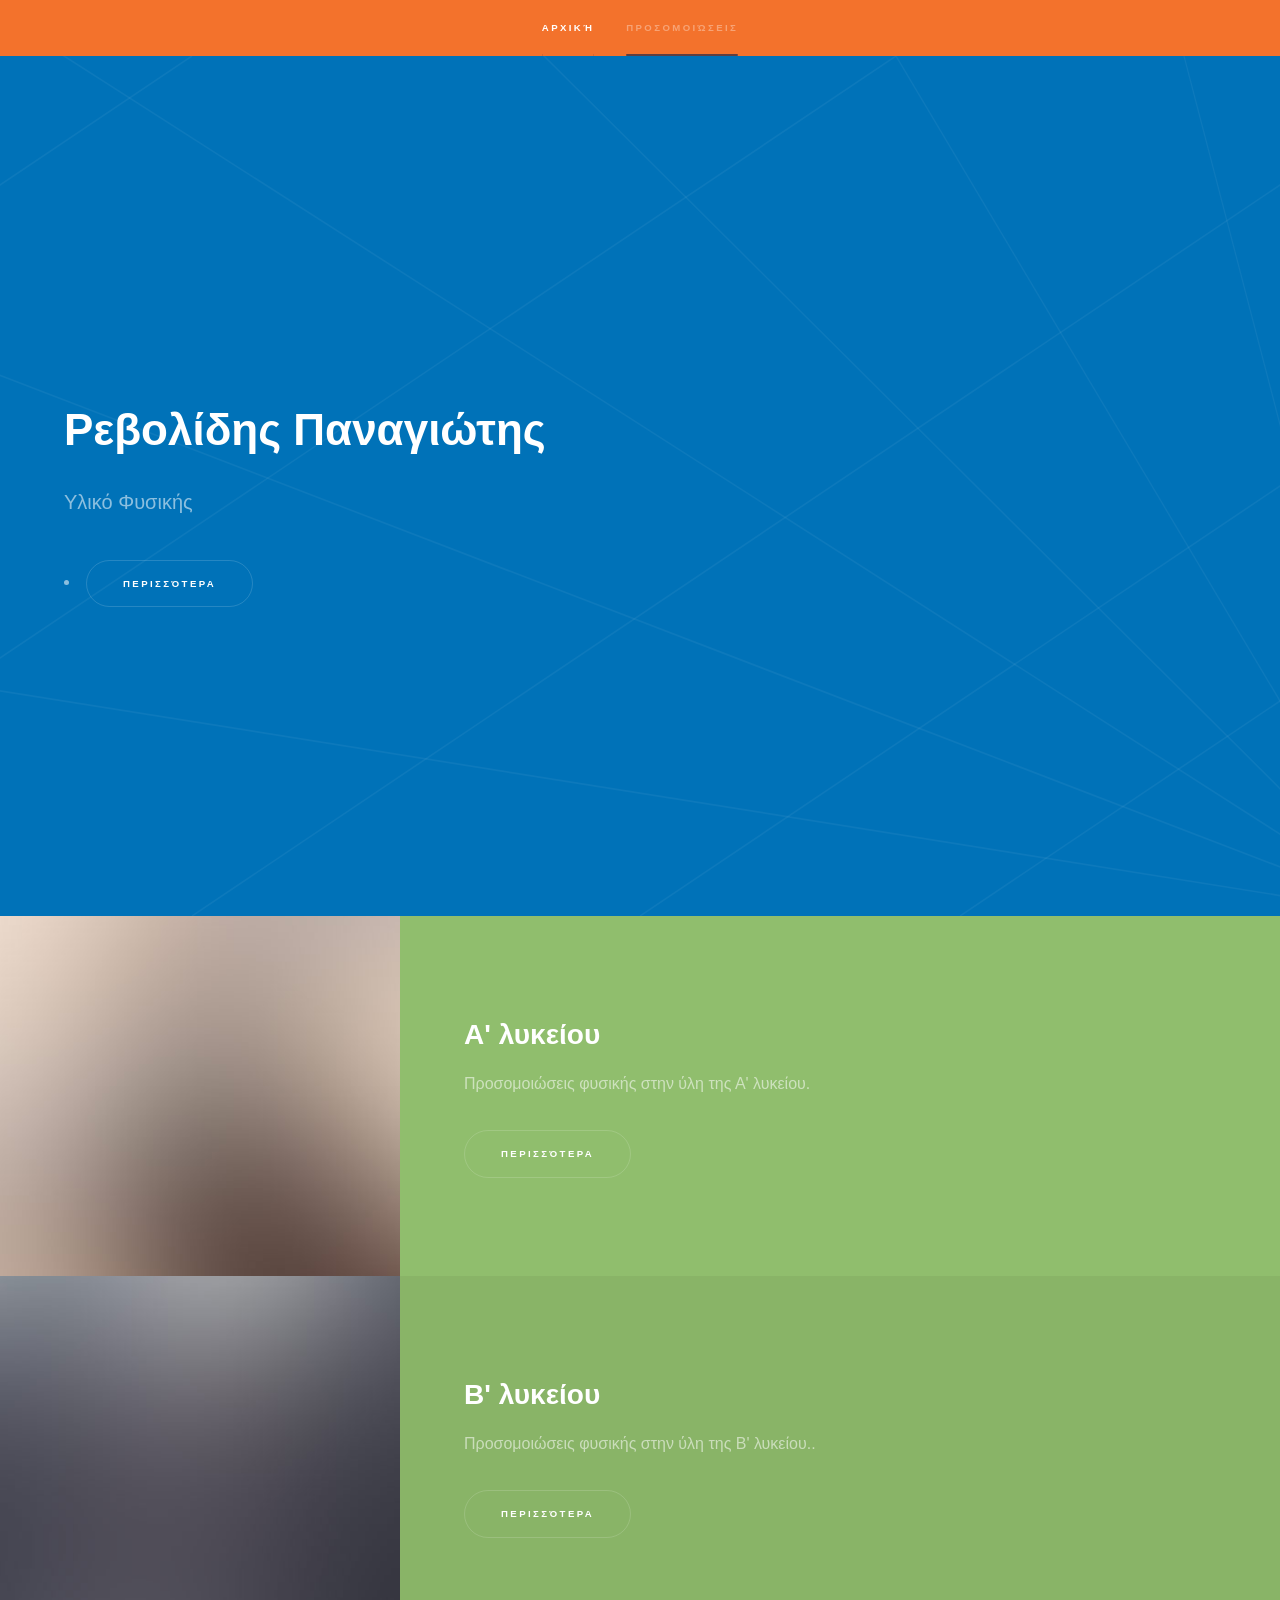
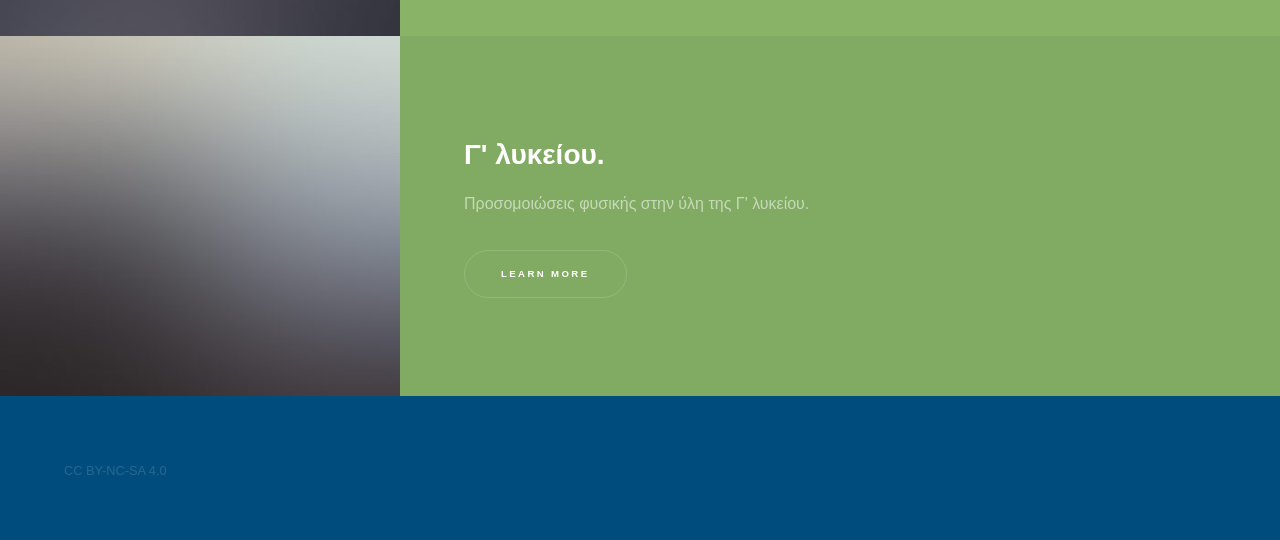
==== commit 43d3ad15: "Update index.html" ====
--- a/index.html
+++ b/index.html
@@ -88,7 +88,7 @@
 			<footer id="footer" class="wrapper style1-alt">
 				<div class="inner">
 					<ul class="menu">
-						<li<a href="https://github.com/Revolidis/Revolidis.github.io">Physics Simulations</a> © 2025 by <a href="https://example.com">Panagiotis Revolidis</a> is licensed under <a href="https://creativecommons.org/licenses/by-nc-sa/4.0/">CC BY-NC-SA 4.0</a><img src="https://mirrors.creativecommons.org/presskit/icons/cc.svg" alt="" style="max-width: 1em;max-height:1em;margin-left: .2em;"><img src="https://mirrors.creativecommons.org/presskit/icons/by.svg" alt="" style="max-width: 1em;max-height:1em;margin-left: .2em;"><img src="https://mirrors.creativecommons.org/presskit/icons/nc.svg" alt="" style="max-width: 1em;max-height:1em;margin-left: .2em;"><img src="https://mirrors.creativecommons.org/presskit/icons/sa.svg" alt="" style="max-width: 1em;max-height:1em;margin-left: .2em;"></li><li>Design: <a href="http://html5up.net">HTML5 UP</a></li>
+						<liThis work is licensed under <a href="https://creativecommons.org/licenses/by-nc-sa/4.0/">CC BY-NC-SA 4.0</a><img src="https://mirrors.creativecommons.org/presskit/icons/cc.svg" alt="" style="max-width: 1em;max-height:1em;margin-left: .2em;"><img src="https://mirrors.creativecommons.org/presskit/icons/by.svg" alt="" style="max-width: 1em;max-height:1em;margin-left: .2em;"><img src="https://mirrors.creativecommons.org/presskit/icons/nc.svg" alt="" style="max-width: 1em;max-height:1em;margin-left: .2em;"><img src="https://mirrors.creativecommons.org/presskit/icons/sa.svg" alt="" style="max-width: 1em;max-height:1em;margin-left: .2em;"></li>
 					</ul>
 				</div>
 			</footer>
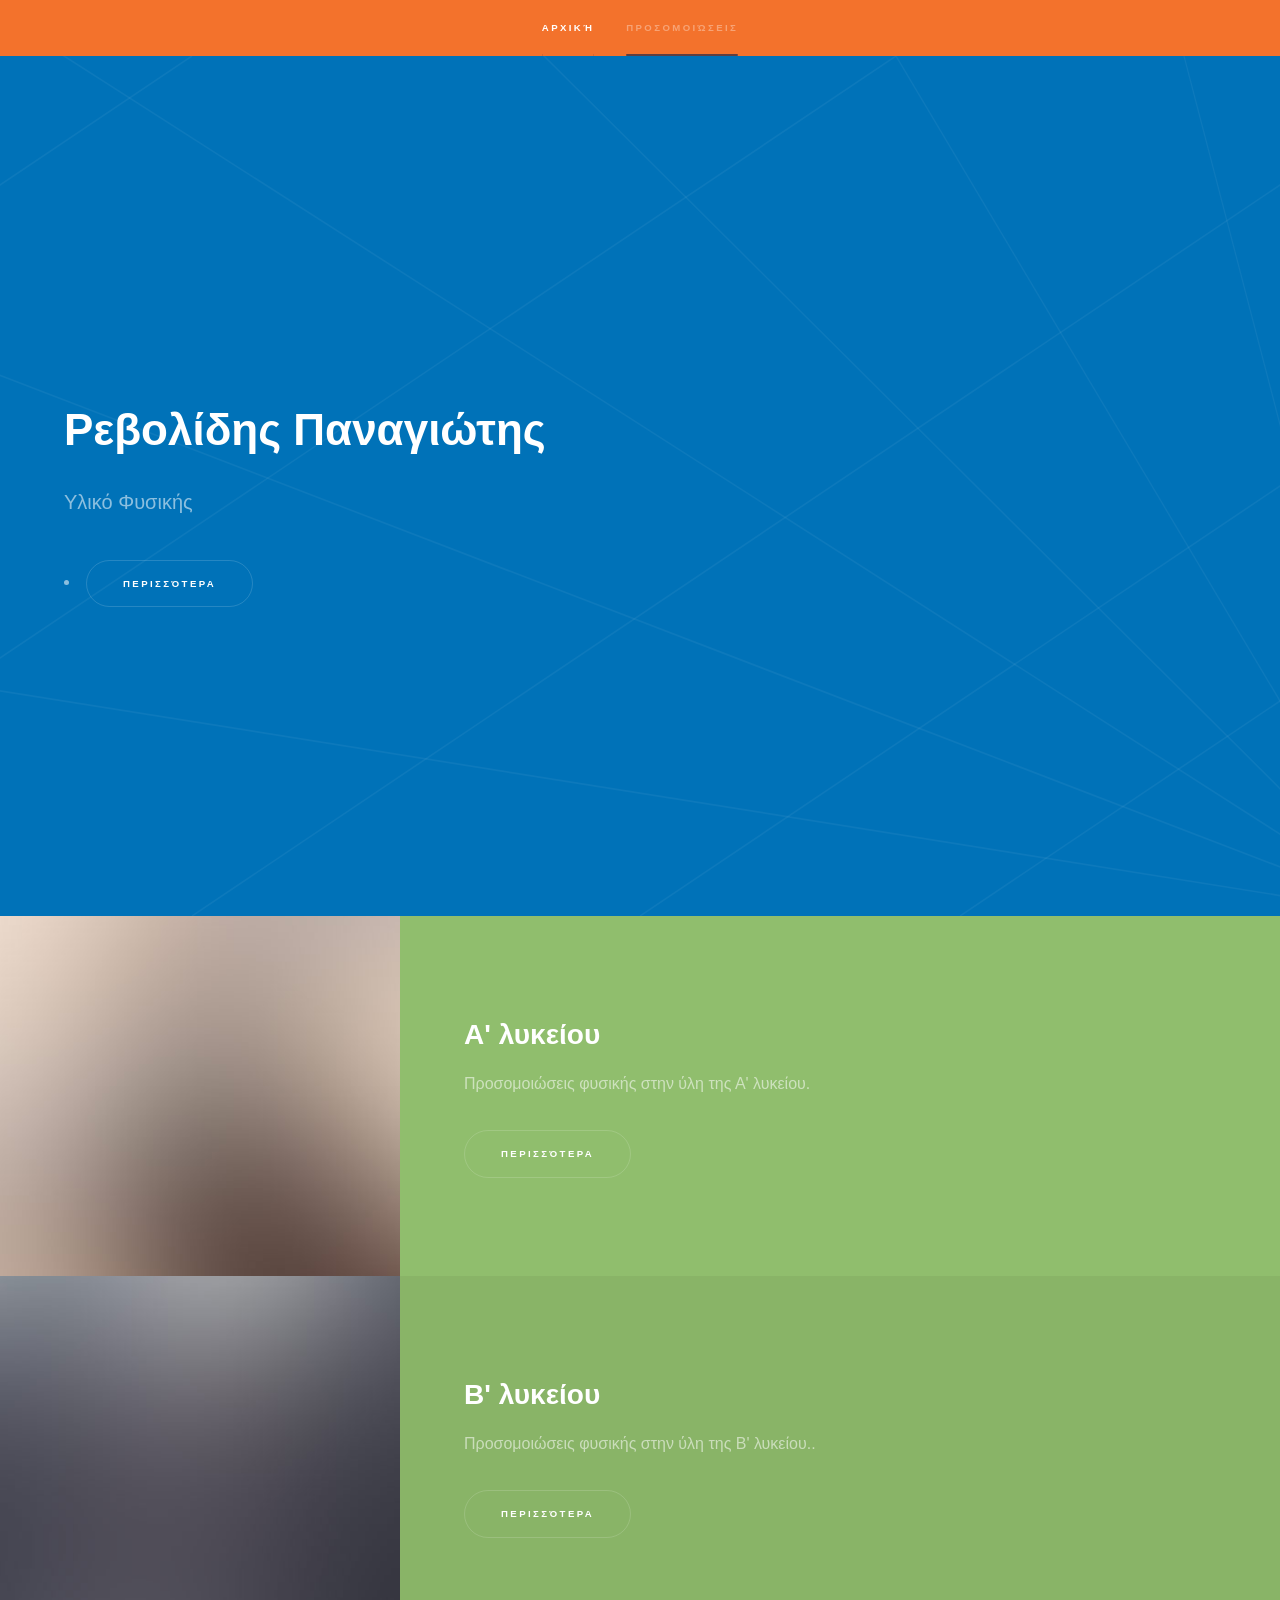
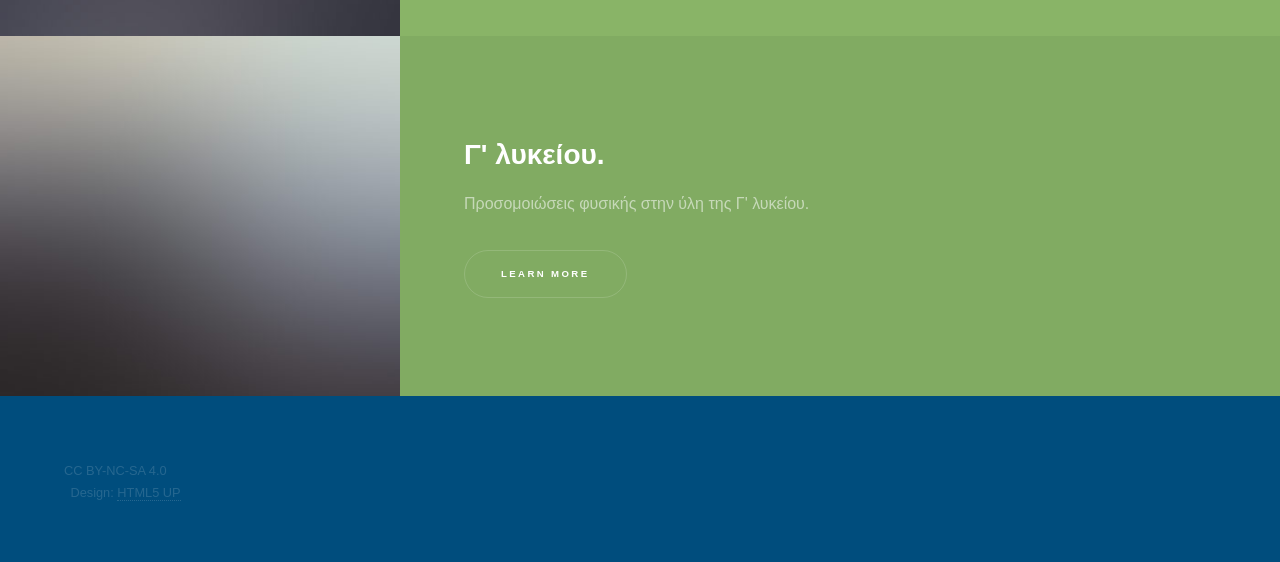
==== commit a7937793: "Update index.html" ====
--- a/index.html
+++ b/index.html
@@ -89,6 +89,7 @@
 				<div class="inner">
 					<ul class="menu">
 						<liThis work is licensed under <a href="https://creativecommons.org/licenses/by-nc-sa/4.0/">CC BY-NC-SA 4.0</a><img src="https://mirrors.creativecommons.org/presskit/icons/cc.svg" alt="" style="max-width: 1em;max-height:1em;margin-left: .2em;"><img src="https://mirrors.creativecommons.org/presskit/icons/by.svg" alt="" style="max-width: 1em;max-height:1em;margin-left: .2em;"><img src="https://mirrors.creativecommons.org/presskit/icons/nc.svg" alt="" style="max-width: 1em;max-height:1em;margin-left: .2em;"><img src="https://mirrors.creativecommons.org/presskit/icons/sa.svg" alt="" style="max-width: 1em;max-height:1em;margin-left: .2em;"></li>
+					<li>Design: <a href="http://html5up.net">HTML5 UP</a></li>
 					</ul>
 				</div>
 			</footer>
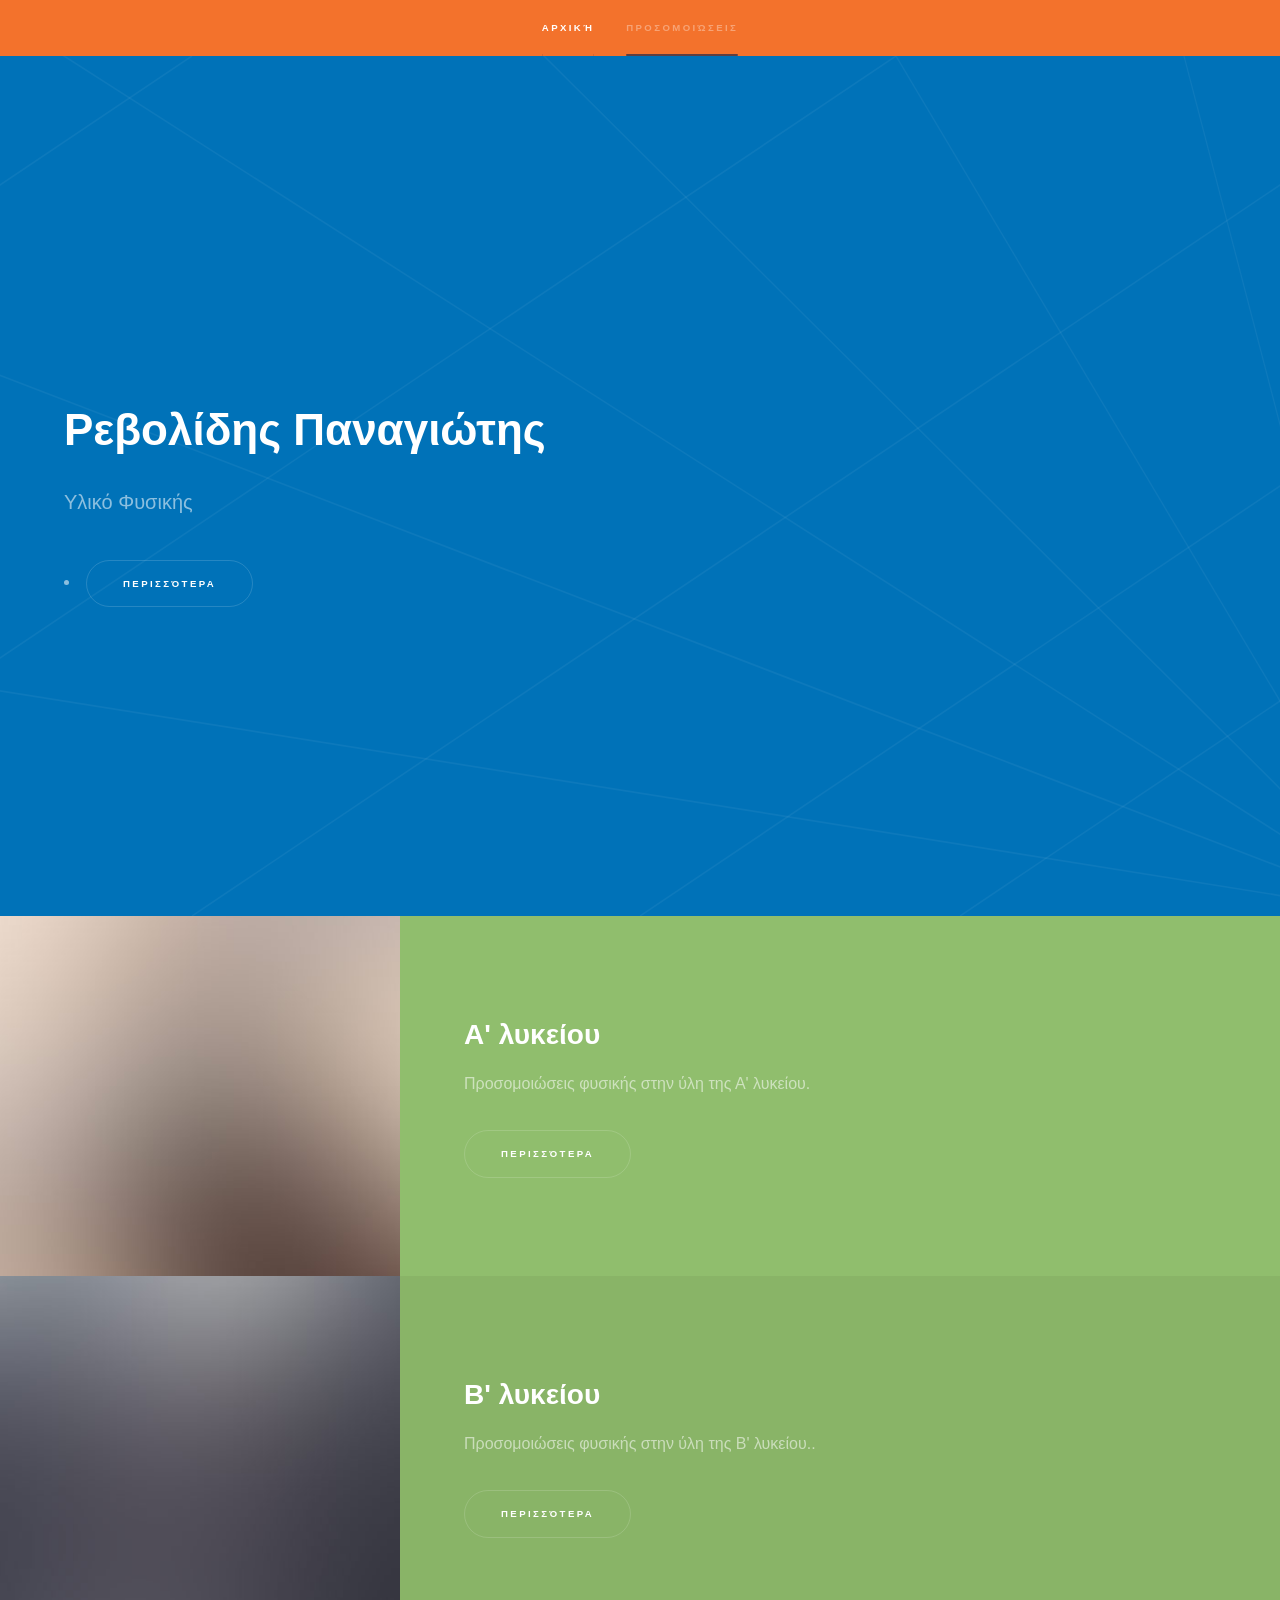
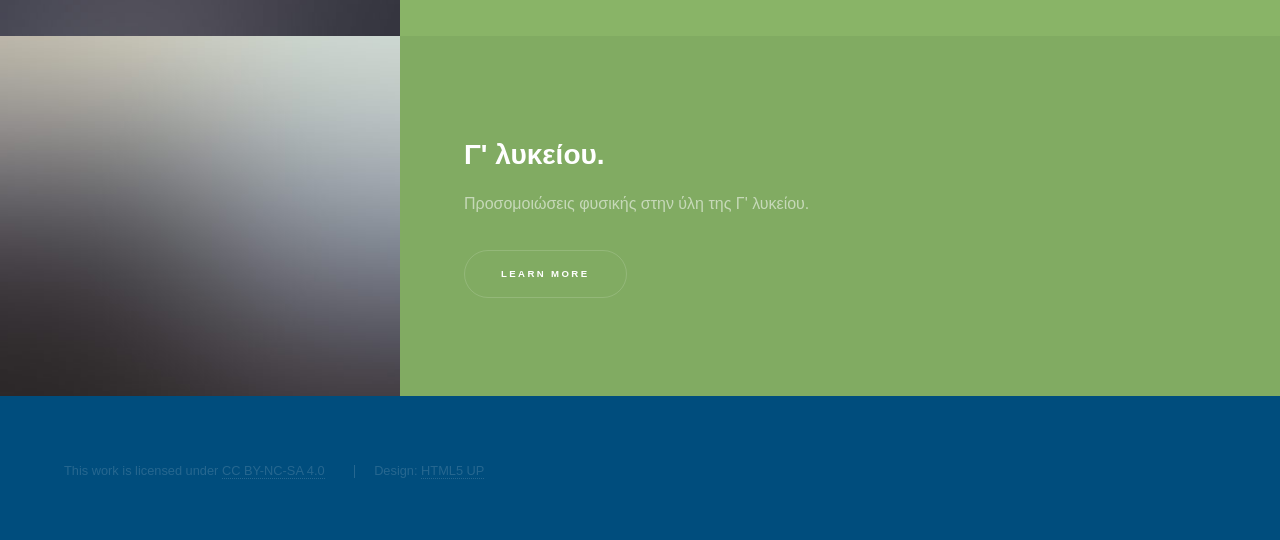
==== commit 14a7811f: "Update index.html" ====
--- a/index.html
+++ b/index.html
@@ -88,8 +88,7 @@
 			<footer id="footer" class="wrapper style1-alt">
 				<div class="inner">
 					<ul class="menu">
-						<liThis work is licensed under <a href="https://creativecommons.org/licenses/by-nc-sa/4.0/">CC BY-NC-SA 4.0</a><img src="https://mirrors.creativecommons.org/presskit/icons/cc.svg" alt="" style="max-width: 1em;max-height:1em;margin-left: .2em;"><img src="https://mirrors.creativecommons.org/presskit/icons/by.svg" alt="" style="max-width: 1em;max-height:1em;margin-left: .2em;"><img src="https://mirrors.creativecommons.org/presskit/icons/nc.svg" alt="" style="max-width: 1em;max-height:1em;margin-left: .2em;"><img src="https://mirrors.creativecommons.org/presskit/icons/sa.svg" alt="" style="max-width: 1em;max-height:1em;margin-left: .2em;"></li>
-					<li>Design: <a href="http://html5up.net">HTML5 UP</a></li>
+					<li>This work is licensed under <a href="https://creativecommons.org/licenses/by-nc-sa/4.0/">CC BY-NC-SA 4.0</a><img src="https://mirrors.creativecommons.org/presskit/icons/cc.svg" alt="" style="max-width: 1em;max-height:1em;margin-left: .2em;"><img src="https://mirrors.creativecommons.org/presskit/icons/by.svg" alt="" style="max-width: 1em;max-height:1em;margin-left: .2em;"><img src="https://mirrors.creativecommons.org/presskit/icons/nc.svg" alt="" style="max-width: 1em;max-height:1em;margin-left: .2em;"><img src="https://mirrors.creativecommons.org/presskit/icons/sa.svg" alt="" style="max-width: 1em;max-height:1em;margin-left: .2em;"></li><li>Design: <a href="http://html5up.net">HTML5 UP</a></li>
 					</ul>
 				</div>
 			</footer>
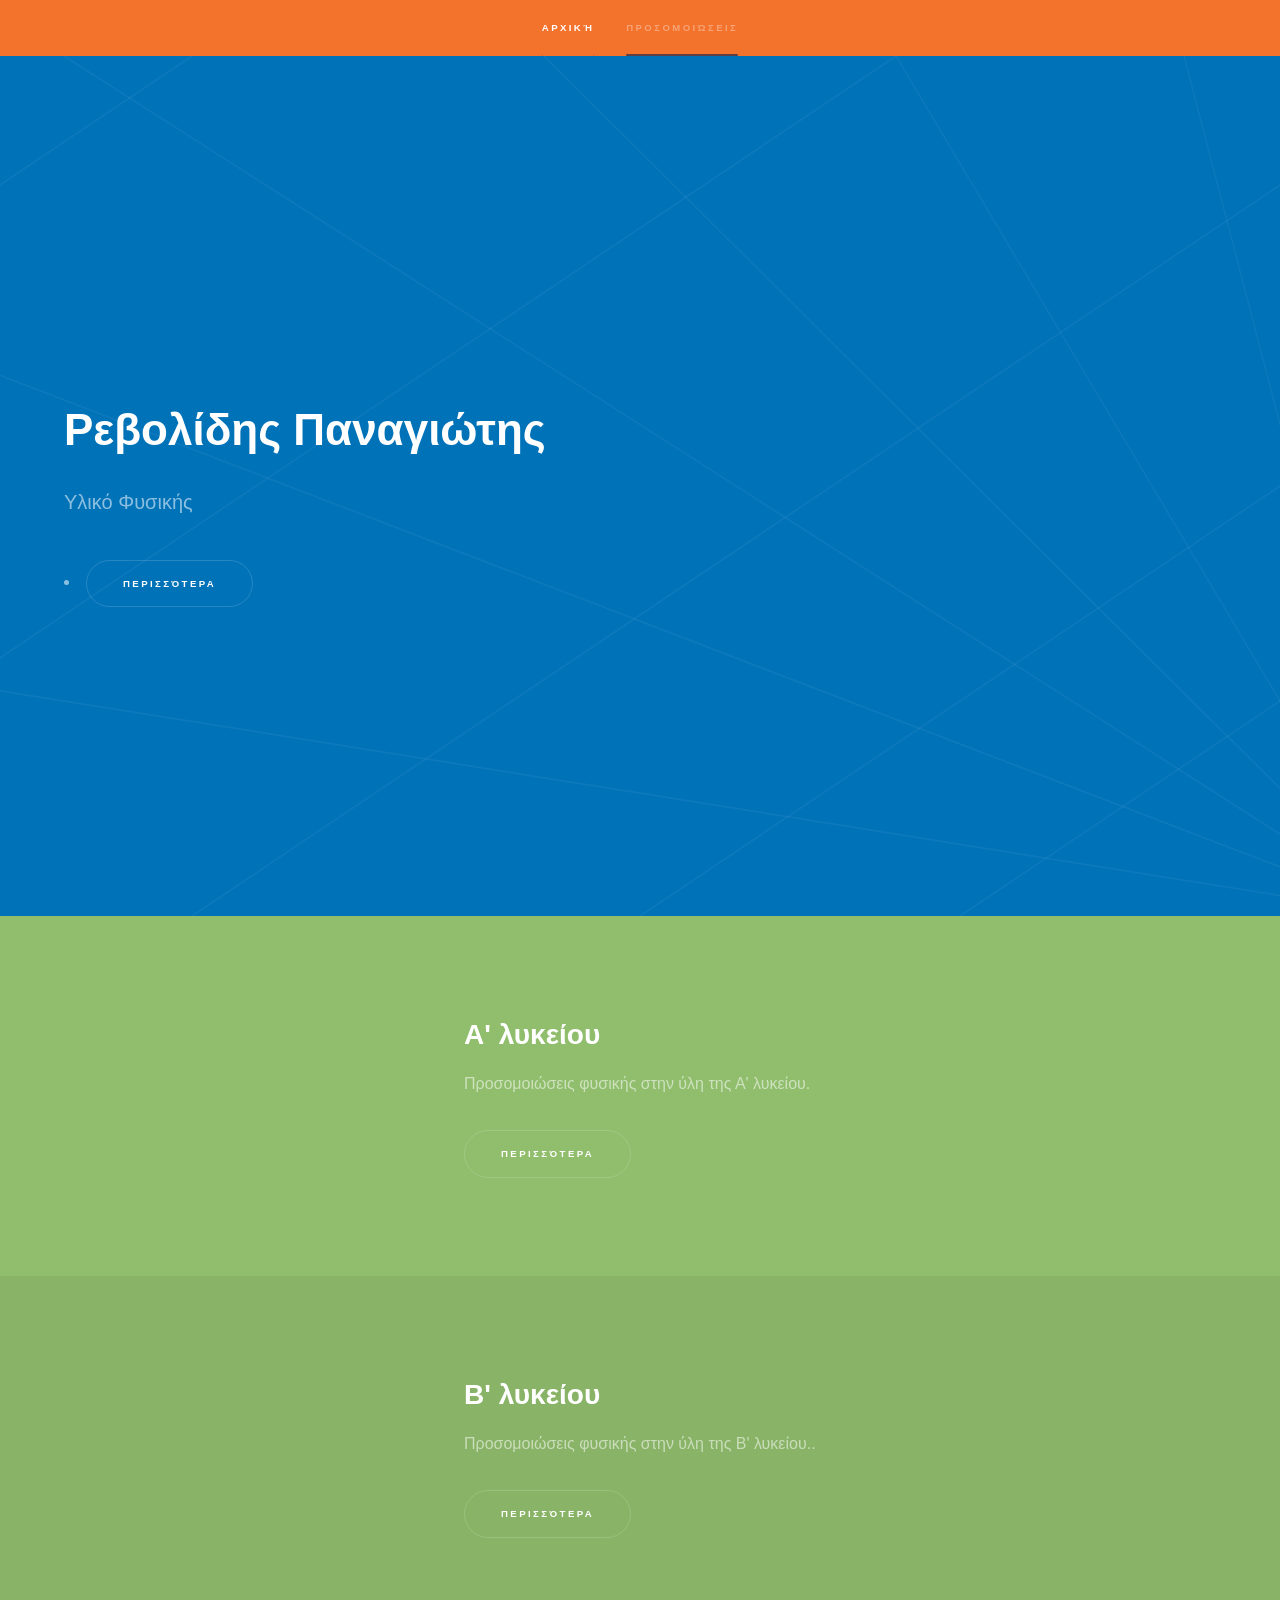
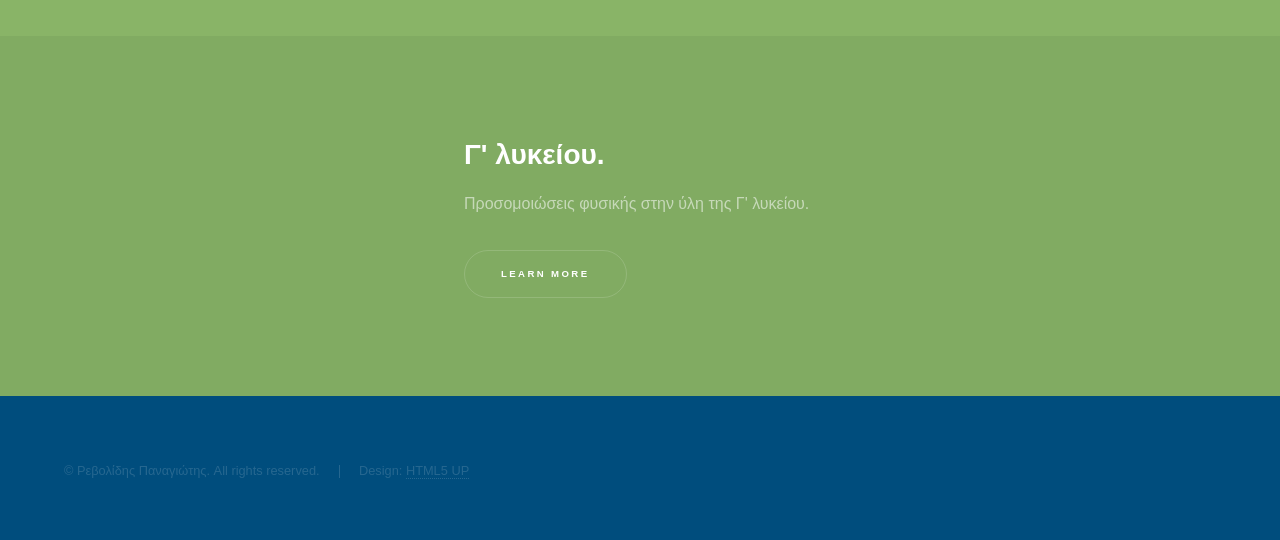
==== commit 6160d4f1: "Update index.html" ====
--- a/index.html
+++ b/index.html
@@ -11,6 +11,8 @@
 		<meta name="viewport" content="width=device-width, initial-scale=1, user-scalable=no" />
 		<link rel="stylesheet" href="assets/css/main.css" />
 		<noscript><link rel="stylesheet" href="assets/css/noscript.css" /></noscript>
+		<link rel="stylesheet" type="text/css" href="https://tikzjax.com/v1/fonts.css">
+<script src="https://tikzjax.com/v1/tikzjax.js"></script>
 	</head>
 	<body class="is-preload">
 
@@ -42,9 +44,10 @@
 					</section>
 
 				<!-- One -->
-					<section id="one" class="wrapper style2 spotlights">
+					
+        <section id="one" class="wrapper style2 spotlights">
 						<section>
-							<a href="#" class="image"><img src="images/pic01.jpg" alt="" data-position="center center" /></a>
+							<a href="#" class="image tikz"><img src="images/pulley-two-masses.svg" alt="Ceiling pulley with two hanging masses m1 and m2" /></a>
 							<div class="content">
 								<div class="inner">
 									<h2>Α' λυκείου</h2>
@@ -56,7 +59,7 @@
 							</div>
 						</section>
 						<section>
-							<a href="#" class="image"><img src="images/pic02.jpg" alt="" data-position="top center" /></a>
+<a href="#" class="image tikz"><img src="images/conical-pendulum.svg" alt="Conical pendulum with tension, weight, and centripetal force" /></a>
 							<div class="content">
 								<div class="inner">
 									<h2>Β' λυκείου</h2>
@@ -68,7 +71,7 @@
 							</div>
 						</section>
 						<section>
-							<a href="#" class="image"><img src="images/pic03.jpg" alt="" data-position="25% 25%" /></a>
+							<a href="#" class="image tikz"><img src="images/pendulum-block.svg" alt="Pendulum of mass m next to a block M on the ground" /></a>
 							<div class="content">
 								<div class="inner">
 									<h2>Γ' λυκείου.</h2>
@@ -80,6 +83,7 @@
 							</div>
 						</section>
 					</section>
+	
 
 				
 		
@@ -88,7 +92,7 @@
 			<footer id="footer" class="wrapper style1-alt">
 				<div class="inner">
 					<ul class="menu">
-					<li>This work is licensed under <a href="https://creativecommons.org/licenses/by-nc-sa/4.0/">CC BY-NC-SA 4.0</a><img src="https://mirrors.creativecommons.org/presskit/icons/cc.svg" alt="" style="max-width: 1em;max-height:1em;margin-left: .2em;"><img src="https://mirrors.creativecommons.org/presskit/icons/by.svg" alt="" style="max-width: 1em;max-height:1em;margin-left: .2em;"><img src="https://mirrors.creativecommons.org/presskit/icons/nc.svg" alt="" style="max-width: 1em;max-height:1em;margin-left: .2em;"><img src="https://mirrors.creativecommons.org/presskit/icons/sa.svg" alt="" style="max-width: 1em;max-height:1em;margin-left: .2em;"></li><li>Design: <a href="http://html5up.net">HTML5 UP</a></li>
+						<li>&copy; Ρεβολίδης Παναγιώτης. All rights reserved.</li><li>Design: <a href="http://html5up.net">HTML5 UP</a></li>
 					</ul>
 				</div>
 			</footer>
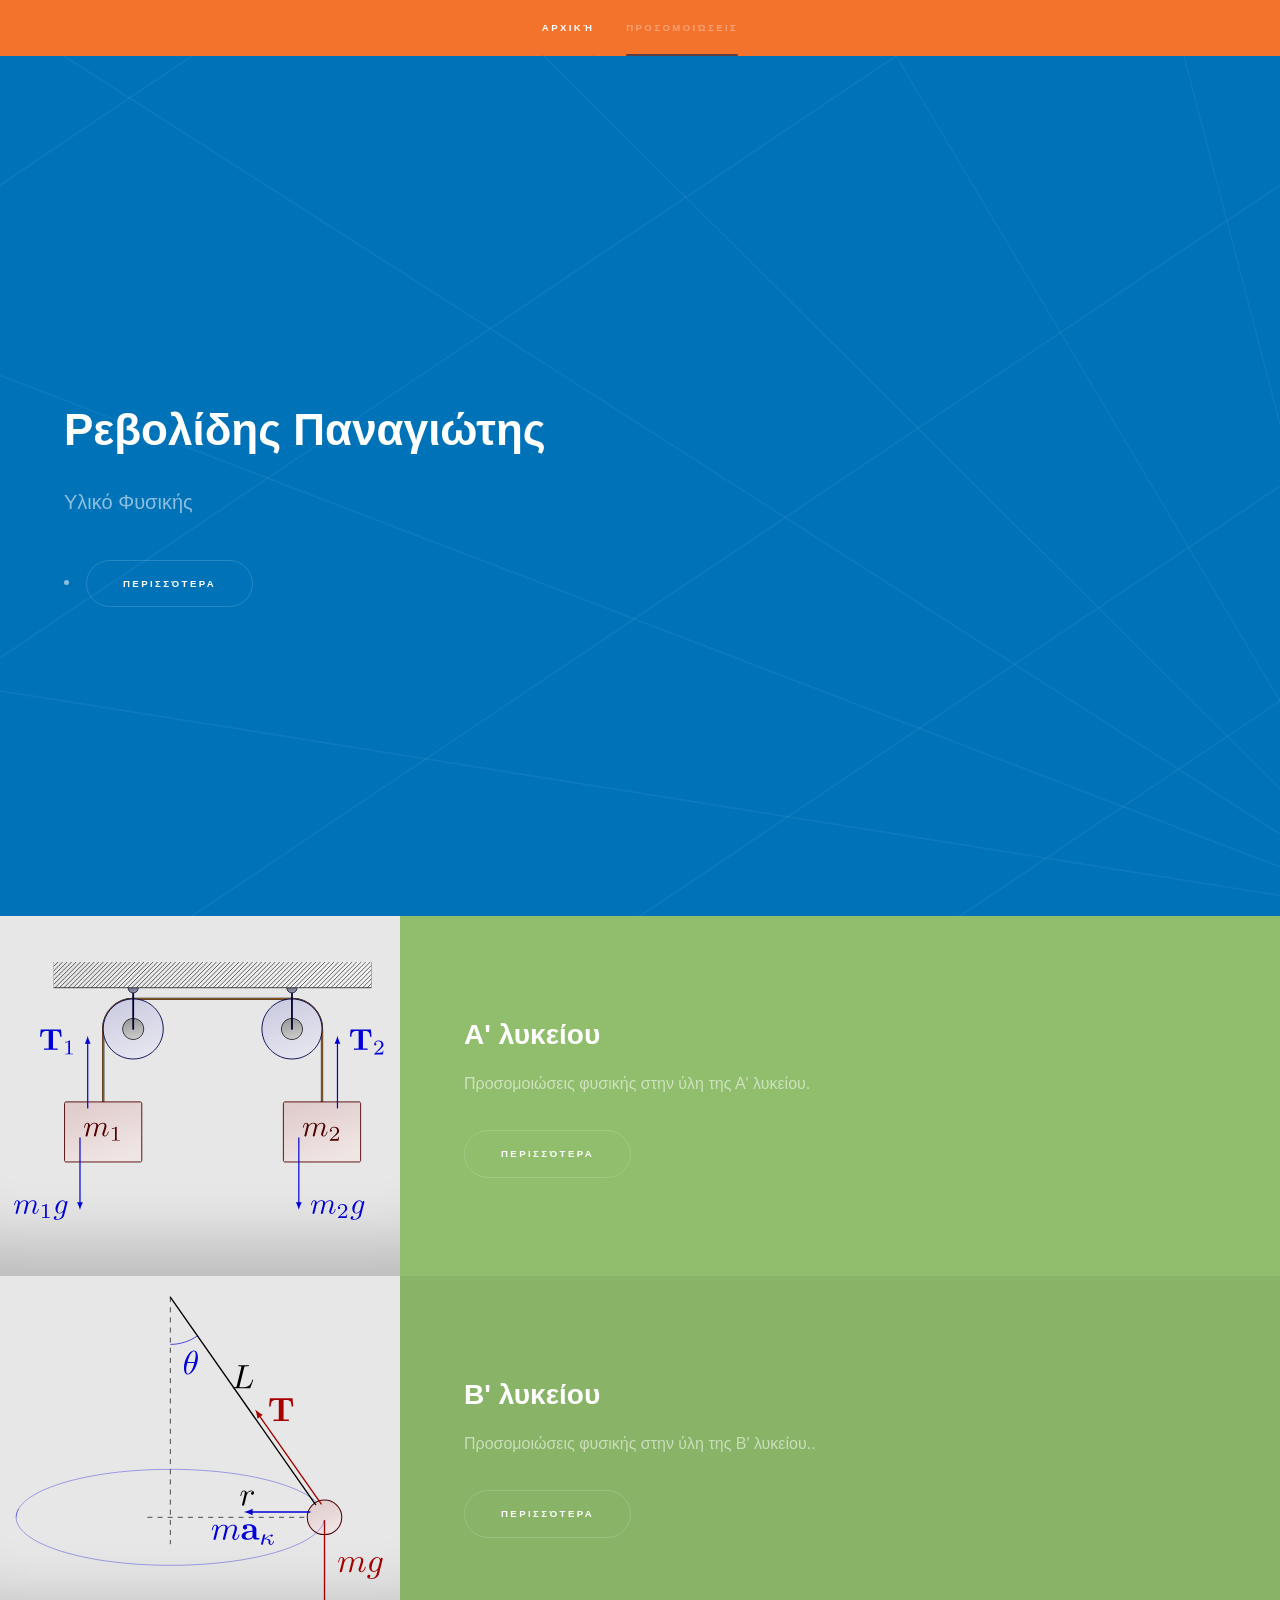
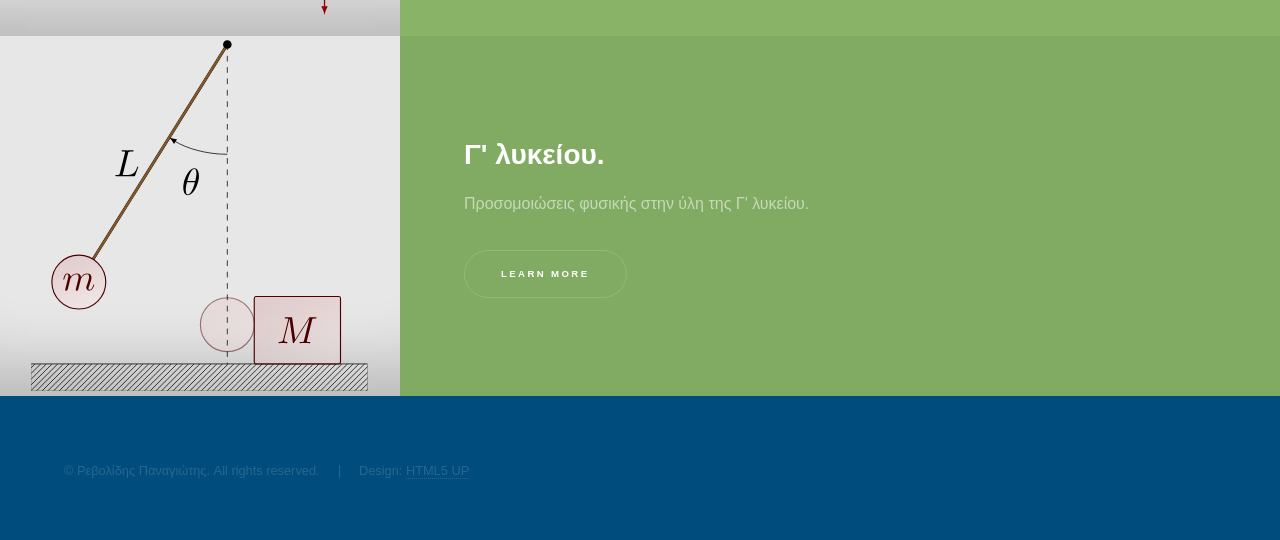
==== commit d53032a3: "Update index.html" ====
--- a/index.html
+++ b/index.html
@@ -77,7 +77,7 @@
 									<h2>Γ' λυκείου.</h2>
 									<p>Προσομοιώσεις φυσικής στην ύλη της Γ' λυκείου.</p>
 									<ul class="actions">
-										<li><a href="generic.html" class="button">Learn more</a></li>
+										<li><a href="genericC.html" class="button">Learn more</a></li>
 									</ul>
 								</div>
 							</div>
--- a/assets/css/main.css
+++ b/assets/css/main.css
@@ -3250,6 +3250,13 @@
 		.wrapper.style2 {
 			background-color: #90be6d;
 		}
+		
+		.wrapper.style2 .image {
+			background-color: #e7e7e7;
+			box-shadow: inset 0 -6em 4em -4em rgba(0, 0, 0, 0.2);
+		}
+
+
 
 		.wrapper.style2-alt {
 			background-color: #034732;
@@ -3262,6 +3269,10 @@
 		.wrapper.style3-alt {
 			background-color: #a54d1d;
 		}
+		.spotlights > section > .image.tikz {
+	background-size: contain;
+	background-repeat: no-repeat;
+}
 
 		.wrapper.fullscreen {
 			display: -moz-flex;
@@ -3906,4 +3917,4 @@
 				background-attachment: scroll;
 			}
 
-		}+		}
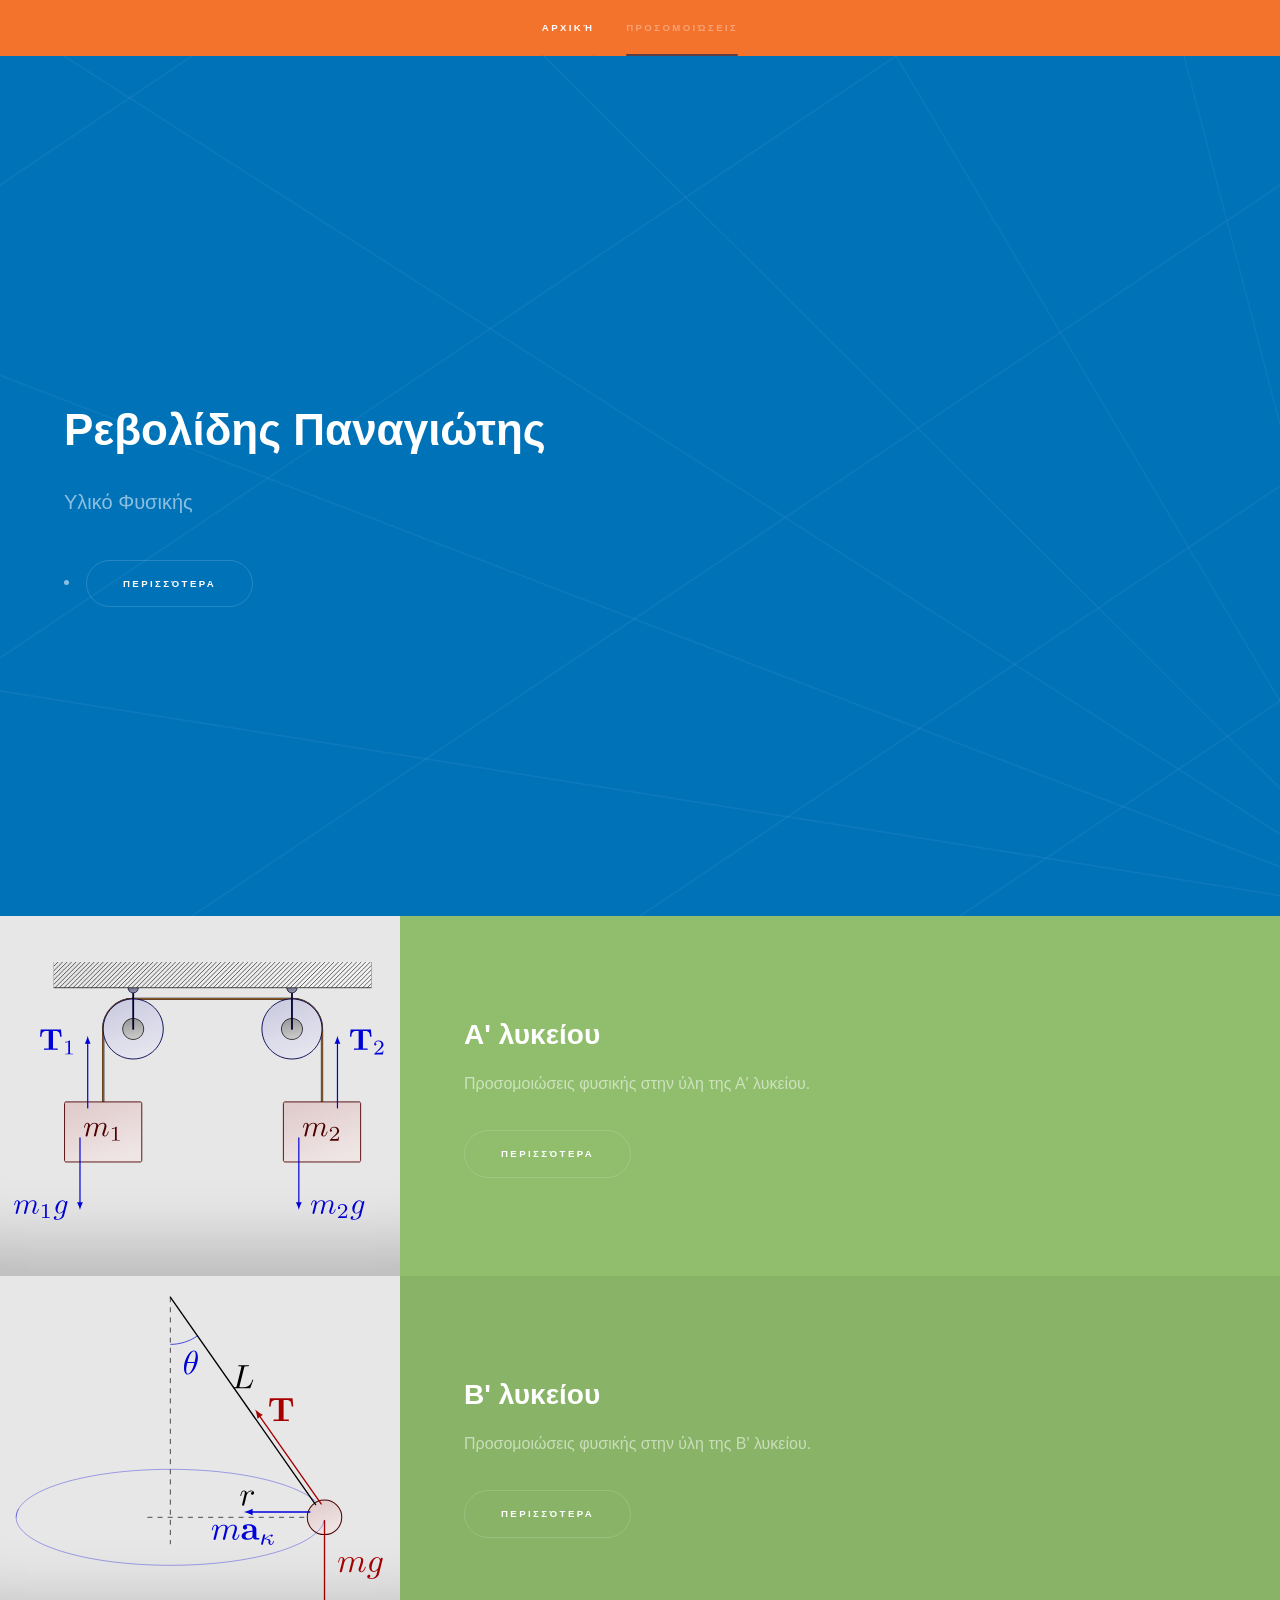
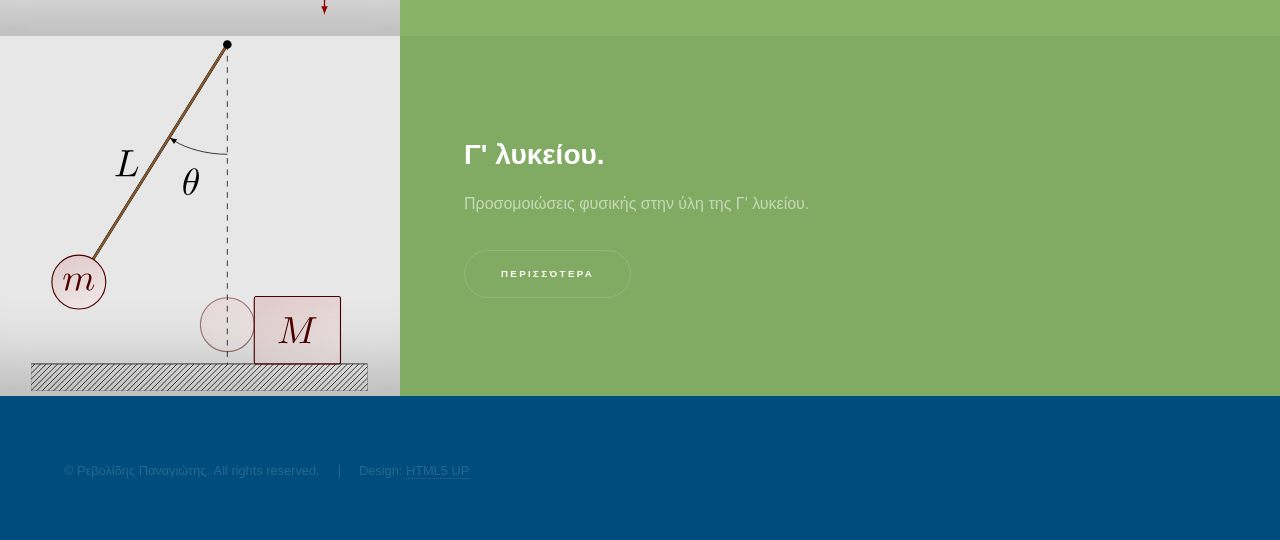
==== commit ff4f3303: "Update index.html" ====
--- a/index.html
+++ b/index.html
@@ -47,7 +47,7 @@
 					
         <section id="one" class="wrapper style2 spotlights">
 						<section>
-							<a href="#" class="image tikz"><img src="images/pulley-two-masses.svg" alt="Ceiling pulley with two hanging masses m1 and m2" /></a>
+							<a href="genericA.html" class="image tikz"><img src="images/pulley-two-masses.svg" alt="Ceiling pulley with two hanging masses m1 and m2" /></a>
 							<div class="content">
 								<div class="inner">
 									<h2>Α' λυκείου</h2>
@@ -59,11 +59,11 @@
 							</div>
 						</section>
 						<section>
-<a href="#" class="image tikz"><img src="images/conical-pendulum.svg" alt="Conical pendulum with tension, weight, and centripetal force" /></a>
+<a href="genericB.html" class="image tikz"><img src="images/conical-pendulum.svg" alt="Conical pendulum with tension, weight, and centripetal force" /></a>
 							<div class="content">
 								<div class="inner">
 									<h2>Β' λυκείου</h2>
-									<p>Προσομοιώσεις φυσικής στην ύλη της Β' λυκείου..</p>
+									<p>Προσομοιώσεις φυσικής στην ύλη της Β' λυκείου.</p>
 									<ul class="actions">
 										<li><a href="genericB.html" class="button">Περισσότερα</a></li>
 									</ul>
@@ -71,13 +71,13 @@
 							</div>
 						</section>
 						<section>
-							<a href="#" class="image tikz"><img src="images/pendulum-block.svg" alt="Pendulum of mass m next to a block M on the ground" /></a>
+							<a href="genericC.html" class="image tikz"><img src="images/pendulum-block.svg" alt="Pendulum of mass m next to a block M on the ground" /></a>
 							<div class="content">
 								<div class="inner">
 									<h2>Γ' λυκείου.</h2>
 									<p>Προσομοιώσεις φυσικής στην ύλη της Γ' λυκείου.</p>
 									<ul class="actions">
-										<li><a href="genericC.html" class="button">Learn more</a></li>
+										<li><a href="genericC.html" class="button">Περισσότερα</a></li>
 									</ul>
 								</div>
 							</div>
